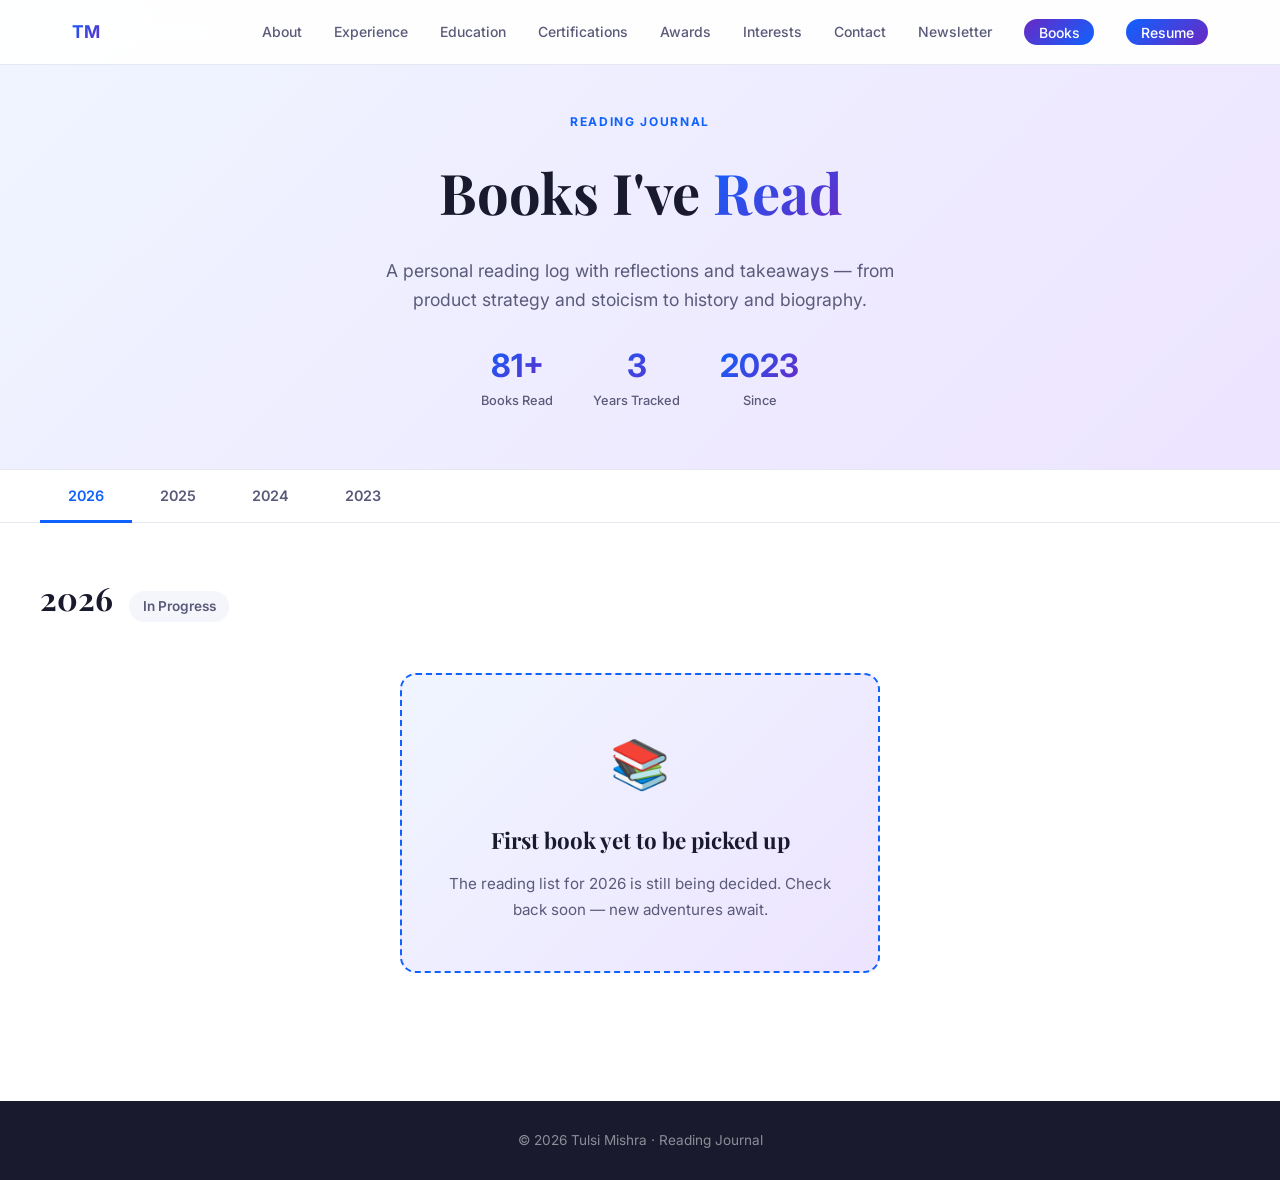
==== books.html @ d42f8f30 "Add Books reading journal page with 3 years of reviews - Created books.html with all 81+ book review" ====
<!DOCTYPE html>
<html lang="en">
<head>
  <meta charset="UTF-8" />
  <meta name="viewport" content="width=device-width, initial-scale=1.0" />
  <title>Reading Journal — Tulsi Mishra</title>
  <link rel="preconnect" href="https://fonts.googleapis.com" />
  <link rel="preconnect" href="https://fonts.gstatic.com" crossorigin />
  <link href="https://fonts.googleapis.com/css2?family=Inter:wght@300;400;500;600;700&family=Playfair+Display:wght@700&display=swap" rel="stylesheet" />
  <link rel="stylesheet" href="style.css" />
  <style>
    /* ===========================
       BOOKS PAGE SPECIFIC
       =========================== */

    .books-hero {
      padding: 7rem 2rem 3.5rem;
      background: linear-gradient(135deg, #f0f5ff 0%, #ede4ff 100%);
      text-align: center;
      border-bottom: 1px solid var(--border);
    }

    .books-hero .section-label { margin-bottom: 0.75rem; }

    .books-hero h1 {
      font-family: var(--font-display);
      font-size: clamp(2.2rem, 5vw, 3.5rem);
      color: var(--text);
      margin-bottom: 1rem;
    }

    .books-hero h1 .accent {
      background: linear-gradient(135deg, var(--primary), var(--accent));
      -webkit-background-clip: text;
      -webkit-text-fill-color: transparent;
      background-clip: text;
    }

    .books-hero-sub {
      font-size: 1.1rem;
      color: var(--text-muted);
      max-width: 520px;
      margin: 0 auto 2rem;
    }

    .books-stats-bar {
      display: flex;
      justify-content: center;
      gap: 2.5rem;
      flex-wrap: wrap;
    }

    .books-stat {
      text-align: center;
    }

    .books-stat-num {
      display: block;
      font-size: 2rem;
      font-weight: 700;
      background: linear-gradient(135deg, var(--primary), var(--accent));
      -webkit-background-clip: text;
      -webkit-text-fill-color: transparent;
      background-clip: text;
      line-height: 1.2;
    }

    .books-stat-label {
      font-size: 0.8rem;
      color: var(--text-muted);
      font-weight: 500;
    }

    /* ===========================
       YEAR TABS
       =========================== */
    .year-tabs-wrap {
      position: sticky;
      top: 64px;
      z-index: 900;
      background: rgba(255,255,255,0.95);
      backdrop-filter: blur(12px);
      border-bottom: 1px solid var(--border);
      padding: 0 2rem;
    }

    .year-tabs {
      max-width: 1200px;
      margin: 0 auto;
      display: flex;
      gap: 0;
    }

    .year-tab {
      background: none;
      border: none;
      padding: 1rem 1.75rem;
      font-size: 0.9rem;
      font-weight: 600;
      color: var(--text-muted);
      cursor: pointer;
      font-family: var(--font);
      border-bottom: 3px solid transparent;
      transition: all 0.2s;
      position: relative;
      bottom: -1px;
    }

    .year-tab:hover { color: var(--primary); }

    .year-tab.active {
      color: var(--primary);
      border-bottom-color: var(--primary);
    }

    /* ===========================
       YEAR SECTIONS
       =========================== */
    .year-section {
      display: none;
      padding: 3rem 2rem 5rem;
    }

    .year-section.active { display: block; }

    .year-section > .container {
      max-width: 1200px;
      margin: 0 auto;
    }

    .year-header {
      display: flex;
      align-items: baseline;
      gap: 1rem;
      margin-bottom: 3rem;
    }

    .year-title {
      font-family: var(--font-display);
      font-size: 2rem;
      color: var(--text);
    }

    .year-count {
      font-size: 0.85rem;
      font-weight: 600;
      color: var(--text-muted);
      background: var(--bg-alt);
      padding: 0.25rem 0.85rem;
      border-radius: 100px;
    }

    /* ===========================
       MONTH SECTIONS
       =========================== */
    .month-section { margin-bottom: 3.5rem; }

    .month-label {
      font-size: 0.78rem;
      font-weight: 700;
      letter-spacing: 0.12em;
      text-transform: uppercase;
      color: var(--accent);
      margin-bottom: 1.25rem;
      display: flex;
      align-items: center;
      gap: 0.75rem;
    }

    .month-label::after {
      content: '';
      flex: 1;
      height: 1px;
      background: var(--border);
    }

    /* ===========================
       BOOK CARDS GRID
       =========================== */
    .books-grid {
      display: grid;
      grid-template-columns: repeat(auto-fill, minmax(340px, 1fr));
      gap: 1.5rem;
    }

    .book-card {
      background: white;
      border: 1px solid var(--border);
      border-radius: var(--radius);
      padding: 1.75rem;
      box-shadow: var(--shadow);
      transition: var(--transition);
      display: flex;
      flex-direction: column;
    }

    .book-card:hover {
      transform: translateY(-4px);
      box-shadow: var(--shadow-lg);
    }

    .book-card-header {
      margin-bottom: 1rem;
    }

    .book-title {
      font-family: var(--font-display);
      font-size: 1.05rem;
      color: var(--text);
      margin-bottom: 0.3rem;
      line-height: 1.3;
    }

    .book-author {
      font-size: 0.82rem;
      color: var(--primary);
      font-weight: 600;
    }

    .book-tags {
      display: flex;
      flex-wrap: wrap;
      gap: 0.35rem;
      margin-bottom: 1rem;
    }

    .book-tag {
      font-size: 0.72rem;
      font-weight: 600;
      padding: 0.2rem 0.6rem;
      border-radius: 100px;
      background: linear-gradient(135deg, #e8f0ff, #ede4ff);
      color: var(--accent);
    }

    .book-review {
      font-size: 0.9rem;
      color: var(--text-muted);
      line-height: 1.7;
      flex: 1;
    }

    .book-review p { margin-bottom: 0.6rem; }
    .book-review p:last-child { margin-bottom: 0; }

    /* Collapsible takeaways */
    .takeaways-toggle {
      background: none;
      border: 1px solid var(--border);
      border-radius: var(--radius-sm);
      padding: 0.6rem 1rem;
      font-size: 0.82rem;
      font-weight: 600;
      color: var(--text-muted);
      cursor: pointer;
      font-family: var(--font);
      display: flex;
      align-items: center;
      justify-content: space-between;
      width: 100%;
      margin-top: 1rem;
      transition: var(--transition);
    }

    .takeaways-toggle:hover {
      border-color: var(--primary);
      color: var(--primary);
    }

    .takeaways-toggle .toggle-arrow {
      font-size: 1rem;
      transition: transform 0.25s;
    }

    .takeaways-toggle.open .toggle-arrow { transform: rotate(90deg); }

    .takeaways-content {
      display: none;
      margin-top: 0.75rem;
      padding: 1rem;
      background: var(--bg-alt);
      border-radius: var(--radius-sm);
      font-size: 0.85rem;
      color: var(--text-muted);
      line-height: 1.7;
    }

    .takeaways-content.open { display: block; }

    .takeaways-content ul {
      padding-left: 1.25rem;
    }

    .takeaways-content li {
      margin-bottom: 0.4rem;
    }

    .takeaways-content strong {
      color: var(--text);
    }

    /* ===========================
       PLACEHOLDER (2026)
       =========================== */
    .coming-soon-card {
      background: linear-gradient(135deg, #f0f5ff, #ede4ff);
      border: 2px dashed var(--primary);
      border-radius: var(--radius);
      padding: 3rem 2rem;
      text-align: center;
      max-width: 480px;
      margin: 3rem auto;
    }

    .coming-soon-icon {
      font-size: 3rem;
      margin-bottom: 1rem;
      display: block;
    }

    .coming-soon-card h3 {
      font-family: var(--font-display);
      font-size: 1.4rem;
      color: var(--text);
      margin-bottom: 0.75rem;
    }

    .coming-soon-card p {
      font-size: 0.95rem;
      color: var(--text-muted);
    }

    /* ===========================
       RESPONSIVE
       =========================== */
    @media (max-width: 768px) {
      .books-grid { grid-template-columns: 1fr; }
      .year-tab { padding: 0.85rem 1rem; font-size: 0.82rem; }
      .books-stats-bar { gap: 1.5rem; }
    }

    @media (max-width: 480px) {
      .year-tabs-wrap { padding: 0 1rem; }
      .year-section { padding: 2rem 1.25rem 4rem; }
    }
  </style>
</head>
<body>

  <!-- NAV -->
  <nav id="navbar">
    <div class="nav-inner">
      <a href="index.html" class="nav-logo">TM</a>
      <ul class="nav-links">
        <li><a href="index.html#about">About</a></li>
        <li><a href="index.html#experience">Experience</a></li>
        <li><a href="index.html#education">Education</a></li>
        <li><a href="index.html#certifications">Certifications</a></li>
        <li><a href="index.html#awards">Awards</a></li>
        <li><a href="index.html#interests">Interests</a></li>
        <li><a href="index.html#contact">Contact</a></li>
        <li><a href="newsletter.html" target="_blank">Newsletter</a></li>
        <li><a href="books.html" class="nav-resume-btn" style="background:linear-gradient(135deg,var(--accent),var(--primary));">Books</a></li>
        <li><a href="resume.html" target="_blank" class="nav-resume-btn">Resume</a></li>
      </ul>
      <button class="nav-toggle" aria-label="Toggle menu">&#9776;</button>
    </div>
  </nav>

  <!-- BOOKS HERO -->
  <header class="books-hero">
    <div class="section-label">Reading Journal</div>
    <h1>Books I've <span class="accent">Read</span></h1>
    <p class="books-hero-sub">A personal reading log with reflections and takeaways — from product strategy and stoicism to history and biography.</p>
    <div class="books-stats-bar">
      <div class="books-stat">
        <span class="books-stat-num">81+</span>
        <span class="books-stat-label">Books Read</span>
      </div>
      <div class="books-stat">
        <span class="books-stat-num">3</span>
        <span class="books-stat-label">Years Tracked</span>
      </div>
      <div class="books-stat">
        <span class="books-stat-num">2023</span>
        <span class="books-stat-label">Since</span>
      </div>
    </div>
  </header>

  <!-- YEAR TABS -->
  <div class="year-tabs-wrap">
    <div class="year-tabs">
      <button class="year-tab active" data-year="2026">2026</button>
      <button class="year-tab" data-year="2025">2025</button>
      <button class="year-tab" data-year="2024">2024</button>
      <button class="year-tab" data-year="2023">2023</button>
    </div>
  </div>

  <!-- ===================== 2026 ===================== -->
  <section id="year-2026" class="year-section active">
    <div class="container">
      <div class="year-header">
        <h2 class="year-title">2026</h2>
        <span class="year-count">In Progress</span>
      </div>
      <div class="coming-soon-card">
        <span class="coming-soon-icon">&#128218;</span>
        <h3>First book yet to be picked up</h3>
        <p>The reading list for 2026 is still being decided. Check back soon — new adventures await.</p>
      </div>
    </div>
  </section>

  <!-- ===================== 2025 ===================== -->
  <section id="year-2025" class="year-section">
    <div class="container">
      <div class="year-header">
        <h2 class="year-title">2025</h2>
        <span class="year-count">16 Books</span>
      </div>

      <!-- July -->
      <div class="month-section">
        <div class="month-label">July</div>
        <div class="books-grid">

          <div class="book-card">
            <div class="book-card-header">
              <div class="book-title">Parliamentary America</div>
              <div class="book-author">Maxwell Stearns</div>
            </div>
            <div class="book-tags">
              <span class="book-tag">Politics</span>
              <span class="book-tag">Governance</span>
            </div>
            <div class="book-review">
              <p>A dense and law-heavy read, but it presented a compelling comparison between the American and other democratic systems. The book's key argument stood out: the U.S. could function more effectively by embracing elements of parliamentary democracy.</p>
              <p>Stearns' proposals — like doubling Congressional seats, using a mixed electoral system, and letting representatives select the president — aim to reduce polarization and promote accountability. The reforms may sound radical, but they are rooted in practical lessons from functioning democracies around the world.</p>
            </div>
          </div>

          <div class="book-card">
            <div class="book-card-header">
              <div class="book-title">Hooked</div>
              <div class="book-author">Nir Eyal</div>
            </div>
            <div class="book-tags">
              <span class="book-tag">Product Management</span>
              <span class="book-tag">Psychology</span>
            </div>
            <div class="book-review">
              <p>A compelling read that explores the psychology behind habit-forming products. It goes beyond just explaining how to create addictive user experiences by thoughtfully addressing the ethical responsibility of product designers.</p>
              <p>Eyal's Hook Model — built around trigger, action, variable reward, and investment — offers a practical framework for understanding how user behaviors are shaped over time. What stands out is how the book speaks to both product creators and users, making it both strategic and self-reflective.</p>
            </div>
          </div>

        </div>
      </div>

      <!-- June -->
      <div class="month-section">
        <div class="month-label">June</div>
        <div class="books-grid">

          <div class="book-card">
            <div class="book-card-header">
              <div class="book-title">The Open Organization</div>
              <div class="book-author">Jim Whitehurst</div>
            </div>
            <div class="book-tags">
              <span class="book-tag">Leadership</span>
              <span class="book-tag">Management</span>
            </div>
            <div class="book-review">
              <p>A valuable read for aspiring managers, especially those curious about how leadership works in open-source environments. While such organizations may appear chaotic from the outside, the book reveals how collaboration, open dialogue, and flat hierarchies drive innovation and alignment.</p>
              <p>Whitehurst makes a strong case for integrating elements of open-source culture — like transparency and participatory decision-making — into traditional corporate settings to enhance agility and engagement. The practical tips he offers at the end of each chapter are insightful and worth revisiting.</p>
            </div>
            <button class="takeaways-toggle" onclick="toggleTakeaways(this)">
              Key Takeaways <span class="toggle-arrow">&#8250;</span>
            </button>
            <div class="takeaways-content">
              <ul>
                <li><strong>Lead with Purpose:</strong> Clearly articulate your organization's purpose and values. Ensure decisions align with that purpose to foster trust and commitment.</li>
                <li><strong>Build a Culture of Engagement:</strong> Involve employees in decision-making. Encourage open dialogue to tap into collective intelligence.</li>
                <li><strong>Embrace Transparency:</strong> Share information freely to empower informed contributions. Open access fosters accountability and accelerates innovation.</li>
                <li><strong>Create a Participatory Environment:</strong> Flatten hierarchy where possible — ideas should win on merit, not rank.</li>
                <li><strong>Nurture Trust and Mutual Respect:</strong> Trust is earned through consistency, openness, and authenticity.</li>
                <li><strong>Encourage Passionate Debate:</strong> Spirited discussions are productive when focused on shared goals.</li>
                <li><strong>Focus on Influence over Control:</strong> Shift from command-and-control to influencing and inspiring. Give people autonomy within clear strategic boundaries.</li>
                <li><strong>Continuously Learn and Adapt:</strong> Be open to feedback and treat change as an ongoing process.</li>
              </ul>
            </div>
          </div>

          <div class="book-card">
            <div class="book-card-header">
              <div class="book-title">Abundance</div>
              <div class="book-author">Ezra Klein &amp; Derek Thompson</div>
            </div>
            <div class="book-tags">
              <span class="book-tag">Politics</span>
              <span class="book-tag">Economics</span>
              <span class="book-tag">Governance</span>
            </div>
            <div class="book-review">
              <p>A highly enlightening read that explores how systemic inefficiencies and bureaucratic obstacles have hindered effective governance in the U.S. The book is packed with powerful examples showing how outdated laws can handicap even well-intentioned reforms, and how waste has permeated government processes.</p>
              <p>At its core, it offers thought-provoking insights on streamlining governance, reigniting innovation, and restoring America's strengths — namely fast action, practical reform, and collaborative problem-solving. The authors argue that by implementing the right frameworks, the country can once again unlock its full potential.</p>
            </div>
          </div>

        </div>
      </div>

      <!-- May -->
      <div class="month-section">
        <div class="month-label">May</div>
        <div class="books-grid">

          <div class="book-card">
            <div class="book-card-header">
              <div class="book-title">High Output Management</div>
              <div class="book-author">Andrew Grove</div>
            </div>
            <div class="book-tags">
              <span class="book-tag">Leadership</span>
              <span class="book-tag">Management</span>
            </div>
            <div class="book-review">
              <p>A must-read for anyone looking to become an effective people or production manager. Rich with real-world examples, the book provides a clear framework for managing teams, increasing productivity, and building scalable systems.</p>
              <p>Grove emphasizes that a manager's output is best measured by the performance of their team and the teams they influence. The book breaks down complex management principles into actionable strategies and its emphasis on output — not just activity — as the true measure of management success is refreshing.</p>
            </div>
          </div>

          <div class="book-card">
            <div class="book-card-header">
              <div class="book-title">The Let Them Theory</div>
              <div class="book-author">Mel Robbins</div>
            </div>
            <div class="book-tags">
              <span class="book-tag">Self-Help</span>
              <span class="book-tag">Relationships</span>
            </div>
            <div class="book-review">
              <p>An impactful book centered on the empowering idea of focusing on what you can control — your actions and reactions — rather than trying to change how others behave or think about you. Mel Robbins shares relatable and practical examples of how to apply the "Let Them" mindset in various life contexts, including with parents, partners, friends, children, and in the workplace.</p>
              <p>While the content is a bit repetitive, the book is ultimately an easy and accessible read that offers valuable reminders for setting boundaries and reducing emotional friction in daily life.</p>
            </div>
          </div>

          <div class="book-card">
            <div class="book-card-header">
              <div class="book-title">Revenge of the Tipping Point</div>
              <div class="book-author">Malcolm Gladwell</div>
            </div>
            <div class="book-tags">
              <span class="book-tag">Business</span>
              <span class="book-tag">Psychology</span>
              <span class="book-tag">Social Science</span>
            </div>
            <div class="book-review">
              <p>An intriguing follow-up that builds on the ideas introduced in The Tipping Point. While the original focused on mavens, connectors, and salespeople as key influencers, this book introduces overstories, superspreaders, and group dynamics as the driving forces behind how small events spiral into massive societal shifts.</p>
              <p>It underscores how even the most trivial or overlooked situations can act as catalysts for pandemic-scale chain reactions, showing how fragile and interconnected modern systems truly are.</p>
            </div>
          </div>

        </div>
      </div>

      <!-- April -->
      <div class="month-section">
        <div class="month-label">April</div>
        <div class="books-grid">

          <div class="book-card">
            <div class="book-card-header">
              <div class="book-title">The Tipping Point</div>
              <div class="book-author">Malcolm Gladwell</div>
            </div>
            <div class="book-tags">
              <span class="book-tag">Business</span>
              <span class="book-tag">Psychology</span>
              <span class="book-tag">Social Science</span>
            </div>
            <div class="book-review">
              <p>A thought-provoking read that explores why some ideas, products, or trends suddenly take off and become viral phenomena. Gladwell's emphasis on how major shifts often happen due to unexpected, subtle influences — not always the most obvious factors — is what stands out most.</p>
              <p>A key insight is the role of three personas: Mavens (knowledgeable information-sharers), Connectors (people who bridge different circles), and Salespeople (persuasive communicators). Each plays a critical role in helping ideas reach that crucial "tipping point."</p>
            </div>
          </div>

          <div class="book-card">
            <div class="book-card-header">
              <div class="book-title">Age of Revolutions</div>
              <div class="book-author">Fareed Zakaria</div>
            </div>
            <div class="book-tags">
              <span class="book-tag">History</span>
              <span class="book-tag">Politics</span>
            </div>
            <div class="book-review">
              <p>A fascinating, if slightly long, exploration of the key political and social upheavals that have shaped the modern Western world. Zakaria provides historical context for how revolutions — whether in governance, economy, or ideology — paved the way for today's democracies, while also showing how easily nations can swing back toward authoritarianism.</p>
              <p>One of the most thought-provoking aspects was how Zakaria draws parallels between historical revolutions and current global trends, highlighting the recurring patterns that challenge and redefine modern governance.</p>
            </div>
          </div>

        </div>
      </div>

      <!-- March -->
      <div class="month-section">
        <div class="month-label">March</div>
        <div class="books-grid">

          <div class="book-card">
            <div class="book-card-header">
              <div class="book-title">Trillion Dollar Coach</div>
              <div class="book-author">Eric Schmidt, Jonathan Rosenberg &amp; Alan Eagle</div>
            </div>
            <div class="book-tags">
              <span class="book-tag">Leadership</span>
              <span class="book-tag">Biography</span>
              <span class="book-tag">Silicon Valley</span>
            </div>
            <div class="book-review">
              <p>An inspiring read filled with real-life examples that make the reader pause and reflect. What stood out most was Bill Campbell's incredible humility, despite being one of the most influential coaches behind some of Silicon Valley's biggest successes. The book paints a powerful picture of how he applied lessons from his football coaching days to build high-trust, high-performance teams in the tech world.</p>
              <p>It emphasizes not just trust and candor, but a deeper, more human leadership style grounded in genuine care for people.</p>
            </div>
            <button class="takeaways-toggle" onclick="toggleTakeaways(this)">
              Key Leadership Lessons <span class="toggle-arrow">&#8250;</span>
            </button>
            <div class="takeaways-content">
              <ul>
                <li><strong>Coach the Whole Person:</strong> Lead with empathy; care about your team personally and professionally.</li>
                <li><strong>Team First:</strong> Prioritize team cohesion and shared success over individual brilliance.</li>
                <li><strong>Listen Intently and Communicate Openly:</strong> Great leaders listen more than they talk and resolve tensions with direct, honest conversation.</li>
                <li><strong>Push for Decisions, Then Align:</strong> Seek consensus, but once a decision is made, commit and execute with full alignment.</li>
                <li><strong>Lead with Love and Loyalty:</strong> The best teams are built on mutual respect, trust, and emotional connection.</li>
              </ul>
            </div>
          </div>

        </div>
      </div>

      <!-- February -->
      <div class="month-section">
        <div class="month-label">February</div>
        <div class="books-grid">

          <div class="book-card">
            <div class="book-card-header">
              <div class="book-title">Nexus</div>
              <div class="book-author">Yuval Noah Harari</div>
            </div>
            <div class="book-tags">
              <span class="book-tag">AI &amp; Tech</span>
              <span class="book-tag">History</span>
            </div>
            <div class="book-review">
              <p>A great but lengthy read, offering an interesting perspective on AI — though not one I fully agree with. The book leans toward doomsaying, touching only briefly on AI's benefits. Despite the overall cautionary tone, it provides a lot to think about, particularly regarding AI regulation and how to prevent it from causing chaos.</p>
              <p>What stood out most were the historical anecdotes and research on how networks evolved over time, shaping human civilization. The book makes a compelling case for how improvements in information collection and dissemination have profoundly influenced politics and society, for better or worse.</p>
            </div>
          </div>

          <div class="book-card">
            <div class="book-card-header">
              <div class="book-title">Good Strategy Bad Strategy</div>
              <div class="book-author">Richard Rumelt</div>
            </div>
            <div class="book-tags">
              <span class="book-tag">Business</span>
              <span class="book-tag">Strategy</span>
            </div>
            <div class="book-review">
              <p>Tediously long and somewhat repetitive, but its core message stands out: good strategy is much more than just an idea, and bad strategy is mere fluff. The kernel of good strategy — diagnosis, guiding policy, and coherent actions — emphasizes structure, intention, and focus, which are essential for successful execution.</p>
              <p>The book also explores why bad strategies are so prevalent, illustrating with examples how many companies fail due to vague goals and a lack of clear direction.</p>
            </div>
          </div>

          <div class="book-card">
            <div class="book-card-header">
              <div class="book-title">The Worlds I See</div>
              <div class="book-author">Dr. Fei-Fei Li</div>
            </div>
            <div class="book-tags">
              <span class="book-tag">AI &amp; Tech</span>
              <span class="book-tag">Biography</span>
            </div>
            <div class="book-review">
              <p>A deeply insightful and inspiring book that chronicles Fei-Fei Li's personal journey while providing a compelling perspective on the evolution of AI. Her contributions, particularly through ImageNet and AlexNet, played a pivotal role in advancing deep learning.</p>
              <p>One of the key takeaways is the concept of the "north star shifting" — how AI's goals have evolved from purely technical advancements to more human-centered, ethical applications. Li also highlights AI's potential in healthcare, education, and accessibility, reinforcing how technology can be leveraged to create meaningful change. A thought-provoking read that balances optimism with realism.</p>
            </div>
          </div>

        </div>
      </div>

      <!-- January -->
      <div class="month-section">
        <div class="month-label">January</div>
        <div class="books-grid">

          <div class="book-card">
            <div class="book-card-header">
              <div class="book-title">Transformed</div>
              <div class="book-author">Marty Cagan</div>
            </div>
            <div class="book-tags">
              <span class="book-tag">Product Management</span>
            </div>
            <div class="book-review">
              <p>An insightful read, though slightly redundant compared to Inspired and Empowered. The book clearly differentiates between feature teams and product teams, reinforces the mercenaries vs. missionaries concept, and outlines the process and effort required to transition into a true product team.</p>
              <p>It provides a structured approach to role delineation, accountability, and driving a change mindset within organizations. I see significant potential for applying these principles in my workplace, especially in fostering ownership and trust to enable a more empowered product culture.</p>
            </div>
          </div>

          <div class="book-card">
            <div class="book-card-header">
              <div class="book-title">Chip War</div>
              <div class="book-author">Chris Miller</div>
            </div>
            <div class="book-tags">
              <span class="book-tag">History</span>
              <span class="book-tag">Technology</span>
              <span class="book-tag">Business</span>
            </div>
            <div class="book-review">
              <p>A compelling read that provides a deep understanding of the conception and evolution of semiconductor technology. From the early days of Fairchild Semiconductor and Texas Instruments to the rise of TSMC, the book offers rich insights into the industry's key players — including Gordon Moore, Bob Noyce, Andy Grove, Morris Chang, and Jensen Huang.</p>
              <p>A must-read for anyone in the computing business, delivering a gripping and comprehensive overview of the semiconductor industry and the critical role chips play as the brains of modern computing. It also examines the strategic role of chips in modern economies and national security.</p>
            </div>
          </div>

          <div class="book-card">
            <div class="book-card-header">
              <div class="book-title">Empowered</div>
              <div class="book-author">Marty Cagan</div>
            </div>
            <div class="book-tags">
              <span class="book-tag">Product Management</span>
              <span class="book-tag">Leadership</span>
            </div>
            <div class="book-review">
              <p>Particularly insightful in emphasizing the importance of ownership, accountability, and trust within teams. The contrast between building empowered product teams and the feature teams many companies mistakenly label as product teams was especially striking.</p>
              <p>The art of product discovery, with its connection to product vision and strategy — and how these elements drive engineering to solve customer problems with creative solutions — was enlightening and inspiring. A key read for any product leader serious about building missionaries, not mercenaries.</p>
            </div>
          </div>

        </div>
      </div>

    </div>
  </section>

  <!-- ===================== 2024 ===================== -->
  <section id="year-2024" class="year-section">
    <div class="container">
      <div class="year-header">
        <h2 class="year-title">2024</h2>
        <span class="year-count">36 Books</span>
      </div>

      <!-- December -->
      <div class="month-section">
        <div class="month-label">December</div>
        <div class="books-grid">

          <div class="book-card">
            <div class="book-card-header">
              <div class="book-title">Power of Secret Negotiating</div>
              <div class="book-author">Roger Dawson</div>
            </div>
            <div class="book-tags">
              <span class="book-tag">Business</span>
              <span class="book-tag">Communication</span>
            </div>
            <div class="book-review">
              <p>A good book for learning the tactics for effective negotiation. Though most of the tactics are most useful in face-to-face deal negotiations, some of the gambits discussed can be applied in a corporate setting as well. The author does a good job of exploring the psychology behind a successful negotiation.</p>
              <p>Some concepts, like the power of title and position, feel a bit outdated and less relevant in today's business world. Overall a good, informative read — though a bit long.</p>
            </div>
          </div>

          <div class="book-card">
            <div class="book-card-header">
              <div class="book-title">The Message</div>
              <div class="book-author">Ta-Nehisi Coates</div>
            </div>
            <div class="book-tags">
              <span class="book-tag">Journalism</span>
              <span class="book-tag">Politics</span>
            </div>
            <div class="book-review">
              <p>Not as compelling as the hype suggested. The book was insightful in covering what is happening in Palestine, the white supremacy narrative in South Carolina, and the state of Senegal — but the author didn't quite succeed in tying these stories together. Written as a letter from the author to his students about the art of writing, the plot felt lost after the second chapter.</p>
              <p>Overall a short, insightful read that could have been better executed.</p>
            </div>
          </div>

          <div class="book-card">
            <div class="book-card-header">
              <div class="book-title">The Four</div>
              <div class="book-author">Scott Galloway</div>
            </div>
            <div class="book-tags">
              <span class="book-tag">Business</span>
              <span class="book-tag">Technology</span>
            </div>
            <div class="book-review">
              <p>An engaging analysis of how Google, Amazon, Meta, and Apple — dubbed the "Four Horsemen" — have captured the public's attention and loyalty through innovative strategies. While the data is somewhat outdated (written in 2018), the book's core message about their enduring dominance and diversification strategies remains highly relevant.</p>
              <p>Galloway delivers thought-provoking insights and a unique perspective on why these companies are positioned to win for years to come.</p>
            </div>
          </div>

        </div>
      </div>

      <!-- November -->
      <div class="month-section">
        <div class="month-label">November</div>
        <div class="books-grid">

          <div class="book-card">
            <div class="book-card-header">
              <div class="book-title">Lean In</div>
              <div class="book-author">Sheryl Sandberg</div>
            </div>
            <div class="book-tags">
              <span class="book-tag">Leadership</span>
              <span class="book-tag">Gender &amp; Equality</span>
            </div>
            <div class="book-review">
              <p>A concise yet compelling book by one of the tech world's most influential female leaders. Through her personal journey and research, Sandberg highlights the unique challenges women face in the workplace and offers practical solutions to address them.</p>
              <p>While some may view it as a feminist manifesto, the book transcends labels, focusing on genuine issues of gender inequality. It provides actionable insights for both women and men, showing how men can support greater female participation at work and empower the women in their lives to confidently pursue their ambitions.</p>
            </div>
          </div>

          <div class="book-card">
            <div class="book-card-header">
              <div class="book-title">Radical Candor</div>
              <div class="book-author">Kim Scott</div>
            </div>
            <div class="book-tags">
              <span class="book-tag">Leadership</span>
              <span class="book-tag">Management</span>
            </div>
            <div class="book-review">
              <p>A guide for managers on how to provide feedback that is both candid and compassionate, balancing directness with care. While the book primarily targets leaders, it offers valuable lessons on effective people skills that are applicable to anyone aspiring to lead.</p>
              <p>I found its techniques for conducting different types of meetings — ranging from one-on-ones to full staff gatherings — particularly useful. This book is a resource I plan to revisit if I have the opportunity to lead a team.</p>
            </div>
          </div>

          <div class="book-card">
            <div class="book-card-header">
              <div class="book-title">Toyota Kata</div>
              <div class="book-author">Mike Rother</div>
            </div>
            <div class="book-tags">
              <span class="book-tag">Management</span>
              <span class="book-tag">Operations</span>
            </div>
            <div class="book-review">
              <p>Offers valuable insights into process improvement through a mindset of continuous refinement. While focused on manufacturing, Rother's approach — moving from a current state to a target condition in manageable, iterative steps — is applicable across industries, including tech.</p>
              <p>The book emphasizes two main "kata" or routines: the Improvement Kata (reaching a target condition by systematically working through obstacles in small, iterative steps) and the Coaching Kata (developing teams' skills through structured coaching). It is not a manual but a framework for cultivating habits of curiosity, experimentation, and incremental progress.</p>
            </div>
          </div>

        </div>
      </div>

      <!-- October -->
      <div class="month-section">
        <div class="month-label">October</div>
        <div class="books-grid">

          <div class="book-card">
            <div class="book-card-header">
              <div class="book-title">Thinking, Fast and Slow</div>
              <div class="book-author">Daniel Kahneman</div>
            </div>
            <div class="book-tags">
              <span class="book-tag">Psychology</span>
              <span class="book-tag">Science</span>
            </div>
            <div class="book-review">
              <p>An exploration of how our minds work through two primary systems: System 1 (fast, automatic, intuitive) and System 2 (slow, deliberate, logical). The book provides insight into the ways these systems shape our judgments and decisions. Despite some ideas seeming straightforward, the book highlights surprising influences on our choices, including trivial details we might typically overlook.</p>
              <p>The examples around probability, gambling, and rational versus intuitive thought are fascinating. Overall, a thorough read that makes us more mindful of our biases and encourages a more vigilant, balanced approach to decision-making.</p>
            </div>
          </div>

          <div class="book-card">
            <div class="book-card-header">
              <div class="book-title">Roadside MBA</div>
              <div class="book-author">Michael Mazzeo, Paul Oyer &amp; Scott Schaefer</div>
            </div>
            <div class="book-tags">
              <span class="book-tag">Business</span>
              <span class="book-tag">Economics</span>
            </div>
            <div class="book-review">
              <p>Follows three business school professors as they visit small businesses across America, offering insights on how MBA-level principles apply to real-world challenges in diverse industries. From identifying niche markets to understanding delegation, this book effectively distills core MBA principles — like economies of scale, marketing research, and targeted advertising — into easy-to-understand, practical tips.</p>
              <p>It offers a balanced view of strategies for scaling and optimizing operations, making it relevant for both entrepreneurs and corporate professionals.</p>
            </div>
          </div>

          <div class="book-card">
            <div class="book-card-header">
              <div class="book-title">The Warmth of Other Suns</div>
              <div class="book-author">Isabel Wilkerson</div>
            </div>
            <div class="book-tags">
              <span class="book-tag">History</span>
              <span class="book-tag">Social History</span>
            </div>
            <div class="book-review">
              <p>A monumental yet captivating book that chronicles the Great Migration of African Americans from the South to the North of the United States. Through the lives of three individuals — Ida Mae, a sharecropper; George Starling, a fruit picker; and Robert Pershing Foster, a doctor — the author vividly illustrates the harsh realities of Jim Crow and the deep injustices these individuals faced.</p>
              <p>The narrative flows with such depth and detail that it almost feels like fiction. For me, this was a deeply eye-opening read, instilling a renewed sense of humility and respect. Much like Caste, this book left a lasting impression.</p>
            </div>
          </div>

        </div>
      </div>

      <!-- September -->
      <div class="month-section">
        <div class="month-label">September</div>
        <div class="books-grid">

          <div class="book-card">
            <div class="book-card-header">
              <div class="book-title">The McKinsey Way</div>
              <div class="book-author">Ethan M. Rasiel</div>
            </div>
            <div class="book-tags">
              <span class="book-tag">Business</span>
              <span class="book-tag">Consulting</span>
            </div>
            <div class="book-review">
              <p>Not a particularly good book in my opinion. There was no real actionable advice — mostly a collection of self-congratulatory anecdotes. If you go by the book, what McKinsey really values seems to be appearance and pedigree, with little mention of skills. There are far better books on presentation skills and problem-solving.</p>
              <p>The only worthwhile takeaway was to focus on meritocracy and hard work. Other than that, the content has been articulated far better in other communication books — especially Carmine Gallo's works.</p>
            </div>
          </div>

          <div class="book-card">
            <div class="book-card-header">
              <div class="book-title">On Hinduism</div>
              <div class="book-author">Wendy Doniger</div>
            </div>
            <div class="book-tags">
              <span class="book-tag">Religion</span>
              <span class="book-tag">History</span>
            </div>
            <div class="book-review">
              <p>A long but interesting book — an in-depth analysis of Hinduism in which the author, through a series of scholarly analyses, provides insights on the evolution of the religion over millennia. The book addresses both contemporary and ancient issues through interpretation of ancient texts as well as modern-day interpretations of Hindu identity and challenges.</p>
              <p>All in all, a good academic read. Due to the academic nature of the chapters, it took me three months to complete — but well worth the effort for those interested in the subject.</p>
            </div>
          </div>

        </div>
      </div>

      <!-- August -->
      <div class="month-section">
        <div class="month-label">August</div>
        <div class="books-grid">

          <div class="book-card">
            <div class="book-card-header">
              <div class="book-title">Brave New Words</div>
              <div class="book-author">Salman Khan</div>
            </div>
            <div class="book-tags">
              <span class="book-tag">AI &amp; Tech</span>
              <span class="book-tag">Education</span>
            </div>
            <div class="book-review">
              <p>The founder of Khan Academy does a great job of providing an optimistic viewpoint on how AI will change education and jobs. The book discusses how, with the proper guardrails, AI can be leveraged for better one-on-one education for students across the world. It also explores how AI can be used as a friend to both students and teachers in ways that enhance creativity.</p>
              <p>A great read overall — with the exception of the occasional marketing pitch for Khan Academy and Khanmigo. It strongly advocates for a Socratic way of dialogue with AI to get the most out of it.</p>
            </div>
          </div>

          <div class="book-card">
            <div class="book-card-header">
              <div class="book-title">The Trusted Advisor</div>
              <div class="book-author">David H. Maister, Charles Green &amp; Robert Galford</div>
            </div>
            <div class="book-tags">
              <span class="book-tag">Business</span>
              <span class="book-tag">Leadership</span>
            </div>
            <div class="book-review">
              <p>A guide for professionals on how to build trust with clients and establish themselves as trusted advisors rather than mere service providers. Through real-world examples and a structured framework, the authors provide a roadmap for transitioning from transactional relationships to ones based on deep trust and mutual respect.</p>
            </div>
            <button class="takeaways-toggle" onclick="toggleTakeaways(this)">
              Key Takeaways <span class="toggle-arrow">&#8250;</span>
            </button>
            <div class="takeaways-content">
              <ul>
                <li><strong>Trust Equation:</strong> Trust = Credibility + Reliability + Intimacy, minus self-orientation. Maximize the first three and minimize the fourth.</li>
                <li><strong>Active Listening and Empathy:</strong> Genuinely caring about the client's issues is crucial for building trust.</li>
                <li><strong>Focus on the Relationship, Not Just the Transaction:</strong> Aim for long-term partnerships rather than individual deals.</li>
                <li><strong>Trust Takes Time to Build:</strong> Requires consistent effort, transparent communication, and delivering on promises.</li>
                <li><strong>Client's Best Interests First:</strong> Always act in the client's best interests, even if it doesn't directly benefit you.</li>
              </ul>
            </div>
          </div>

        </div>
      </div>

      <!-- July -->
      <div class="month-section">
        <div class="month-label">July</div>
        <div class="books-grid">

          <div class="book-card">
            <div class="book-card-header">
              <div class="book-title">Magic Words</div>
              <div class="book-author">Jonah Berger</div>
            </div>
            <div class="book-tags">
              <span class="book-tag">Communication</span>
              <span class="book-tag">Psychology</span>
            </div>
            <div class="book-review">
              <p>A great read with powerful insights on how using the correct words and language can make anyone more credible in any form of communication — professional or personal. The author lays out a seven-step framework for using language to one's advantage.</p>
            </div>
            <button class="takeaways-toggle" onclick="toggleTakeaways(this)">
              The 7-Step Framework <span class="toggle-arrow">&#8250;</span>
            </button>
            <div class="takeaways-content">
              <ul>
                <li><strong>Activate Identity &amp; Agency:</strong> Use definitive words like "don't" instead of "can't." Nouns are more powerful than verbs — "Will you be a helper?" is more impactful than "Will you help me?"</li>
                <li><strong>Convey Confidence:</strong> Use present tense more often. Avoid filler words and nervous speech.</li>
                <li><strong>Ask the Right Questions:</strong> Asking for advice makes you look smarter. Avoid assumptions and follow up.</li>
                <li><strong>Leverage Concreteness:</strong> Be concrete or abstract depending on context. Concreteness helps people feel heard; abstraction works when keeping things high-level.</li>
                <li><strong>Employ Emotion:</strong> Use crests and troughs in your story to take your audience on an emotional journey.</li>
                <li><strong>Harness Similarity and Difference:</strong> Use strategically depending on the context.</li>
                <li><strong>Use the Right Words Consciously:</strong> Choosing words deliberately can help us let go of biases.</li>
              </ul>
            </div>
          </div>

          <div class="book-card">
            <div class="book-card-header">
              <div class="book-title">Tools and Weapons</div>
              <div class="book-author">Brad Smith</div>
            </div>
            <div class="book-tags">
              <span class="book-tag">Technology</span>
              <span class="book-tag">Policy</span>
            </div>
            <div class="book-review">
              <p>Brad Smith, Microsoft's longtime chief legal counsel, covers tech, government policies, and what needs to change for humanity to adapt to fast-paced digital innovations. With numerous examples across 15 chronological chapters, he shows how these three are deeply intertwined.</p>
              <p>The book touches upon cybersecurity, tech regulation, data regulation, and the AI revolution — and advocates for democratic, humanity-driven control over technological advancements. A riveting read for anyone in the tech industry. The bottom line: technology will advance at a fast rate, and we have to make sure humanity keeps up.</p>
            </div>
          </div>

        </div>
      </div>

      <!-- June -->
      <div class="month-section">
        <div class="month-label">June</div>
        <div class="books-grid">

          <div class="book-card">
            <div class="book-card-header">
              <div class="book-title">The Innovation Secrets of Steve Jobs</div>
              <div class="book-author">Carmine Gallo</div>
            </div>
            <div class="book-tags">
              <span class="book-tag">Business</span>
              <span class="book-tag">Innovation</span>
              <span class="book-tag">Leadership</span>
            </div>
            <div class="book-review">
              <p>As effective as the first book in the series. It enumerates the strategies and tools that entrepreneurs and professionals can use to speak to creativity and real innovation in any workplace. The seven principles that Steve Jobs followed are compelling and actionable.</p>
            </div>
            <button class="takeaways-toggle" onclick="toggleTakeaways(this)">
              The 7 Principles <span class="toggle-arrow">&#8250;</span>
            </button>
            <div class="takeaways-content">
              <ul>
                <li>Do what you love — Think differently about your career</li>
                <li>Put a dent in the universe — Think differently about your vision</li>
                <li>Kick-start your brain — Think differently about how you think</li>
                <li>Sell dreams, not products — Think differently about your customers</li>
                <li>Say no to 1,000 things — Think differently about design. Apple is more proud of the things it hasn't done than what it has.</li>
                <li>Create insanely great experiences — Think differently about your brand</li>
                <li>Master the message — Think differently about your story. There is no value in great ideas if you can't communicate them in an interesting way.</li>
              </ul>
            </div>
          </div>

        </div>
      </div>

      <!-- May -->
      <div class="month-section">
        <div class="month-label">May</div>
        <div class="books-grid">

          <div class="book-card">
            <div class="book-card-header">
              <div class="book-title">Dare to Lead</div>
              <div class="book-author">Brené Brown</div>
            </div>
            <div class="book-tags">
              <span class="book-tag">Leadership</span>
              <span class="book-tag">Self-Help</span>
            </div>
            <div class="book-review">
              <p>Beautifully written, albeit a bit long. This book teaches the reader how to be a better leader by being appropriately vulnerable. It makes the compelling case that it takes courage to be vulnerable and to have tough conversations. Empathy, connection, and trust are paramount to becoming a better leader.</p>
              <p>The book is full of relevant, common day-to-day examples that make the case for how daring leadership should look in an age defined by fear, scarcity, and uncertainty.</p>
            </div>
          </div>

          <div class="book-card">
            <div class="book-card-header">
              <div class="book-title">Stillness Is the Key</div>
              <div class="book-author">Ryan Holiday</div>
            </div>
            <div class="book-tags">
              <span class="book-tag">Stoicism</span>
              <span class="book-tag">Philosophy</span>
            </div>
            <div class="book-review">
              <p>The third book in Ryan Holiday's Stoicism trilogy brings the concepts full circle. This book talks about how stillness in mind, spirit, and body is important for contentment and purpose. Again full of quotes and inspiring examples, it tells the reader how to practice stillness while going deep into its importance.</p>
            </div>
          </div>

          <div class="book-card">
            <div class="book-card-header">
              <div class="book-title">Ego Is the Enemy</div>
              <div class="book-author">Ryan Holiday</div>
            </div>
            <div class="book-tags">
              <span class="book-tag">Stoicism</span>
              <span class="book-tag">Philosophy</span>
            </div>
            <div class="book-review">
              <p>The second book in the trilogy. With a wealth of examples and quotes, the author takes the reader on a self-reflective journey of how ego becomes a hindrance — and how it can creep up in any of the three phases of life (aspiration, success, and failure), almost certainly leading to harm.</p>
              <p>No matter what you do, one must be in a constant state of learning, with total control and restraint, working without taking pride in results or actions themselves.</p>
            </div>
          </div>

          <div class="book-card">
            <div class="book-card-header">
              <div class="book-title">The Obstacle Is the Way</div>
              <div class="book-author">Ryan Holiday</div>
            </div>
            <div class="book-tags">
              <span class="book-tag">Stoicism</span>
              <span class="book-tag">Philosophy</span>
            </div>
            <div class="book-review">
              <p>My first book on Stoicism, read after being inspired by quotes from Marcus Aurelius. Ryan Holiday, the modern master of Stoicism, shows through extensive research how one can convert obstacles into opportunities. The book focuses on perception of the roadblock, willingness to act on it (right action, not blind action), and the willpower to persevere through difficulty.</p>
              <p>A great read — and it left me eager to continue with the rest of the series.</p>
            </div>
          </div>

          <div class="book-card">
            <div class="book-card-header">
              <div class="book-title">Improv Wisdom</div>
              <div class="book-author">Patricia Ryan Madson</div>
            </div>
            <div class="book-tags">
              <span class="book-tag">Communication</span>
              <span class="book-tag">Self-Help</span>
            </div>
            <div class="book-review">
              <p>Patricia Ryan Madson, an improv professor at Stanford University, has lucidly imparted improv wisdom through 13 maxims that compel the reader to live in the present and focus on what's important. A short but genuinely impactful read.</p>
            </div>
            <button class="takeaways-toggle" onclick="toggleTakeaways(this)">
              The 13 Maxims <span class="toggle-arrow">&#8250;</span>
            </button>
            <div class="takeaways-content">
              <ul>
                <li><strong>Say Yes:</strong> There are more instances where you can say yes — don't default to no.</li>
                <li><strong>Don't Over-Prepare:</strong> Be prepared, but not overly so. Use the present moment effectively. Fear is misplaced attention.</li>
                <li><strong>Just Show Up — On Time:</strong> Punctuality for yourself and others.</li>
                <li><strong>Start Anywhere:</strong> All starting points are valid. Trust your mind to develop ideas as you speak.</li>
                <li><strong>Be Average:</strong> Sometimes the right answer is the obvious one. Think inside the box.</li>
                <li><strong>Pay Attention:</strong> Observe, find answers, and listen. Shift attention from yourself to others.</li>
                <li><strong>Face the Facts:</strong> Accept what cannot be changed. Embrace the wobble.</li>
                <li><strong>Stay on Course:</strong> Have a purpose. Improvise everything to achieve it.</li>
                <li><strong>Wake Up to the Gifts:</strong> Practice gratitude. Make "thank you" your mantra.</li>
                <li><strong>Make Mistakes, Please:</strong> Admitting a mistake shows character. Cultivate a flexible mind.</li>
                <li><strong>Act Now:</strong> Do not procrastinate. If you can't get out of it, get into it.</li>
                <li><strong>Take Care of Each Other:</strong> Share control and listen.</li>
                <li><strong>Enjoy the Ride:</strong> Have fun along the way. Lighten up.</li>
              </ul>
            </div>
          </div>

        </div>
      </div>

      <!-- April -->
      <div class="month-section">
        <div class="month-label">April</div>
        <div class="books-grid">

          <div class="book-card">
            <div class="book-card-header">
              <div class="book-title">1776</div>
              <div class="book-author">David McCullough</div>
            </div>
            <div class="book-tags">
              <span class="book-tag">History</span>
              <span class="book-tag">Biography</span>
            </div>
            <div class="book-review">
              <p>A masterful narrative of the trials and tribulations of the American independence movement in the year 1776. Though the Declaration was written in July, the months that followed — as described in this powerful drama with extraordinary narrative vitality — proved to be perilous. It was through Washington's relentless perseverance and sheer willpower that American independence became a realized dream.</p>
              <p>The book also pays tribute to Nathaniel Greene and Henry Knox, who were instrumental in the war. A gripping read with great narrative that keeps the reader hooked throughout.</p>
            </div>
          </div>

          <div class="book-card">
            <div class="book-card-header">
              <div class="book-title">The Goal</div>
              <div class="book-author">Eli Goldratt</div>
            </div>
            <div class="book-tags">
              <span class="book-tag">Management</span>
              <span class="book-tag">Operations</span>
            </div>
            <div class="book-review">
              <p>A must-read for managers, DevOps practitioners, and supply chain professionals. It focuses on exploiting bottlenecks and controlling flow in order to manage inventory and throughput. Having read The Phoenix Project first, it's clear that book was deeply inspired by The Goal. The concepts for improving throughput translate very well into a software DevOps environment.</p>
            </div>
            <button class="takeaways-toggle" onclick="toggleTakeaways(this)">
              The Five Steps <span class="toggle-arrow">&#8250;</span>
            </button>
            <div class="takeaways-content">
              <ul>
                <li>Identify the system constraint</li>
                <li>Decide how to exploit the system's constraint</li>
                <li>Subordinate everything else to the above decision</li>
                <li>Elevate / empower the system's constraints</li>
                <li>If a constraint has been broken in the previous steps, go back to Step 1 — but do not allow inertia to cause a new system constraint</li>
              </ul>
            </div>
          </div>

          <div class="book-card">
            <div class="book-card-header">
              <div class="book-title">Inspired</div>
              <div class="book-author">Marty Cagan</div>
            </div>
            <div class="book-tags">
              <span class="book-tag">Product Management</span>
            </div>
            <div class="book-review">
              <p>Easily one of the best product management books out there. The book lived up to its hype. As a product manager, it forced me to ask whether I was doing the right things and showed me areas where I could improve. I've already started implementing some of the concepts in my work, and it also prompted me to assess whether the culture at my company is right for building great products.</p>
              <p>A must-read for every PM and tech manager. I will definitely return to this book multiple times throughout my career.</p>
            </div>
            <button class="takeaways-toggle" onclick="toggleTakeaways(this)">
              Key Takeaways <span class="toggle-arrow">&#8250;</span>
            </button>
            <div class="takeaways-content">
              <ul>
                <li>Product team members should be missionaries, not mercenaries</li>
                <li>Always maintain a stubborn product vision and a good product strategy</li>
                <li>Business outcomes are the key measure of success</li>
                <li>All products should have value, feasibility, usability, and business viability</li>
                <li>Solve the problem with the business objective in mind</li>
                <li>Gradually shift focus from features to business outcomes</li>
                <li>A strong innovation culture must be aligned with a strong execution culture</li>
                <li>Include engineering early in the product discovery process</li>
              </ul>
            </div>
          </div>

          <div class="book-card">
            <div class="book-card-header">
              <div class="book-title">Keeping at It</div>
              <div class="book-author">Paul Volcker</div>
            </div>
            <div class="book-tags">
              <span class="book-tag">Finance</span>
              <span class="book-tag">Biography</span>
            </div>
            <div class="book-review">
              <p>A must-read for anyone interested in finance or associated with the financial industry. This memoir of one of the most important figures in U.S. financial history covers Paul Volcker's career across the New York Fed, the Federal Reserve, and multiple corporate roles. The reader gets a real feel for how finance works at an international and national level.</p>
              <p>Volcker draws a parallel between good finance and good governance. Though sometimes a bit technical, it's an informative and illuminating read overall.</p>
            </div>
          </div>

        </div>
      </div>

      <!-- March -->
      <div class="month-section">
        <div class="month-label">March</div>
        <div class="books-grid">

          <div class="book-card">
            <div class="book-card-header">
              <div class="book-title">Think Faster, Talk Smarter</div>
              <div class="book-author">Matt Abrahams</div>
            </div>
            <div class="book-tags">
              <span class="book-tag">Communication</span>
            </div>
            <div class="book-review">
              <p>Having already listened to all of the author's podcast episodes, reading the book was a welcome refresher — with all of the key concepts supported by clear examples. A must-have for anyone subject to spontaneous communication regularly.</p>
              <p>The key to spontaneous communication includes: calming anxiety (breathing exercises help), unlocking creativity by not judging yourself, redefining your mindset, listening to understand, leveraging story structure, and always focusing on the core message you're trying to convey.</p>
            </div>
          </div>

          <div class="book-card">
            <div class="book-card-header">
              <div class="book-title">Contagious</div>
              <div class="book-author">Jonah Berger</div>
            </div>
            <div class="book-tags">
              <span class="book-tag">Business</span>
              <span class="book-tag">Marketing</span>
              <span class="book-tag">Psychology</span>
            </div>
            <div class="book-review">
              <p>The perfect recipe book for making product ideas and messages stick and gain virality. Berger succinctly summarizes six steps (the acronym <strong>STEPPS</strong>) to produce valuable, viral messaging across products.</p>
            </div>
            <button class="takeaways-toggle" onclick="toggleTakeaways(this)">
              The STEPPS Framework <span class="toggle-arrow">&#8250;</span>
            </button>
            <div class="takeaways-content">
              <ul>
                <li><strong>Social Currency:</strong> We share things that make us look good. Leverage inner remarkability, game mechanics, and make people feel like insiders.</li>
                <li><strong>Triggers:</strong> Top of mind, tip of tongue. Make your product triggered by environmental cues and context.</li>
                <li><strong>Emotion:</strong> Make people care enough to share. High-arousal emotions — awe, anger, anxiety — are key for virality.</li>
                <li><strong>Public:</strong> Make it observable. People tend to follow one another, so public visibility creates momentum.</li>
                <li><strong>Practical Value:</strong> Highlight the value to spread the word — price discounts, promotions, and quantity restraints all work. Use the "Rule of 100" for pricing.</li>
                <li><strong>Stories:</strong> Valuable stories are Trojan horses — information travels under the guise of idle chatter. The surface plot grabs attention while the body carries the hidden message.</li>
              </ul>
            </div>
          </div>

          <div class="book-card">
            <div class="book-card-header">
              <div class="book-title">The Phoenix Project</div>
              <div class="book-author">Gene Kim, Kevin Behr &amp; George Spafford</div>
            </div>
            <div class="book-tags">
              <span class="book-tag">Technology</span>
              <span class="book-tag">Management</span>
              <span class="book-tag">DevOps</span>
            </div>
            <div class="book-review">
              <p>A business novel about streamlining IT operations and aligning DevOps and other teams to eliminate bottlenecks and facilitate timely product delivery. The book touches on four types of work — planned work, change management, business work, and unplanned work — and teaches effective ways to handle unplanned work that gets in the way of delivering business impact.</p>
              <p>The three ways of streamlining IT operations: (1) Creating fast flow through safe-to-change systems, (2) Fixing quality at source to avoid rework, and (3) Fostering experimentation and trust between teams.</p>
            </div>
          </div>

        </div>
      </div>

      <!-- February -->
      <div class="month-section">
        <div class="month-label">February</div>
        <div class="books-grid">

          <div class="book-card">
            <div class="book-card-header">
              <div class="book-title">The Psychology of Money</div>
              <div class="book-author">Morgan Housel</div>
            </div>
            <div class="book-tags">
              <span class="book-tag">Finance</span>
              <span class="book-tag">Self-Help</span>
            </div>
            <div class="book-review">
              <p>Small but powerful. The insights packed in this book compel the reader to think about making financial reforms while also invoking a retrospective of the past. The book ends with a very interesting summary of American financial history, comparing and contrasting the various waves of economic rise and fall since World War II.</p>
            </div>
            <button class="takeaways-toggle" onclick="toggleTakeaways(this)">
              Key Takeaways <span class="toggle-arrow">&#8250;</span>
            </button>
            <div class="takeaways-content">
              <ul>
                <li>Market volatility is a fee, not a fine — everything catches up in the end</li>
                <li>Financial goals differ for everyone; don't take advice from people whose goals don't align with yours</li>
                <li>Financial independence, rather than becoming wealthy, is a healthier goal</li>
                <li>You don't need a specific goal to save — you can simply save more</li>
                <li>Calculate how much risk you can take and set reasonable expectations</li>
                <li>Financial decisions are like karma — they catch up with you sooner or later</li>
              </ul>
            </div>
          </div>

          <div class="book-card">
            <div class="book-card-header">
              <div class="book-title">David and Goliath</div>
              <div class="book-author">Malcolm Gladwell</div>
            </div>
            <div class="book-tags">
              <span class="book-tag">Psychology</span>
              <span class="book-tag">Business</span>
            </div>
            <div class="book-review">
              <p>A classic Gladwell — inundated with examples and inspiring stories of people using their strengths to achieve things that might have seemed improbable. The book shows how history has time and again portrayed David as the weakling, but in reality, those deemed "weaker" often have something far more potent in their arsenal.</p>
              <p>The inverted U curve was an interesting concept: too little or too much of anything can be detrimental. The bottom line — it's not luck or valor; it's about how one uses the skills one has to overcome whatever shortcomings one might face. Features individuals like Vivek Ranadivé and Emil Freireich as compelling examples.</p>
            </div>
          </div>

          <div class="book-card">
            <div class="book-card-header">
              <div class="book-title">Surely You're Joking, Mr. Feynman!</div>
              <div class="book-author">Richard Feynman</div>
            </div>
            <div class="book-tags">
              <span class="book-tag">Biography</span>
              <span class="book-tag">Science</span>
            </div>
            <div class="book-review">
              <p>This series of recorded instances from the life of the world-famous Nobel laureate is an inspiring and gripping read. The chapters, though seemingly unrelated, flow into each other with a strange humor, taking us from MIT to Princeton to Los Alamos, Cornell, and Caltech.</p>
              <p>This collection of memoirs gives you a real insight into how a great mind worked — and inspires every reader to be relentlessly curious, question the status quo, and be adventurous in spirit and mind.</p>
            </div>
          </div>

          <div class="book-card">
            <div class="book-card-header">
              <div class="book-title">No Ordinary Time</div>
              <div class="book-author">Doris Kearns Goodwin</div>
            </div>
            <div class="book-tags">
              <span class="book-tag">History</span>
              <span class="book-tag">Biography</span>
            </div>
            <div class="book-review">
              <p>A gripping read as expected from Doris Kearns Goodwin. This book follows FDR's life through the years 1939 to 1945, with a focus on his leadership and Eleanor's hardworking and visionary role. It also gives key insights into their earlier lives and the New Deal era.</p>
              <p>The book humanizes one of the greatest statesmen of the century, showing that their strengths were far greater than their weaknesses. It gives insight into the rise of the United States from military underdog to the world's leading supplier of munitions and manpower during World War II. A must-read for any lover of American history.</p>
            </div>
          </div>

          <div class="book-card">
            <div class="book-card-header">
              <div class="book-title">The Longitude</div>
              <div class="book-author">Dava Sobel</div>
            </div>
            <div class="book-tags">
              <span class="book-tag">History</span>
              <span class="book-tag">Science</span>
            </div>
            <div class="book-review">
              <p>A quick but intriguing read about the history of watches and maritime navigation. This book tells the story of a self-taught clockmaker whose ingenuity led to the discovery of a clock devoid of a pendulum — one that didn't lose time at sea.</p>
              <p>It beautifully introduces the problem: sea farers faced enormous difficulty determining longitude because it depended on time, and an error of just one second could result in a navigational error of hundreds of miles. It also covers the internal politics between scientists and astronomers working to advance their competing theories. A really enjoyable read.</p>
            </div>
          </div>

          <div class="book-card">
            <div class="book-card-header">
              <div class="book-title">Mastery</div>
              <div class="book-author">Robert Greene</div>
            </div>
            <div class="book-tags">
              <span class="book-tag">Self-Help</span>
              <span class="book-tag">Psychology</span>
            </div>
            <div class="book-review">
              <p>A gripping book about how everyone is capable of becoming a master or genius. Through a series of examples ranging from Charles Darwin to Leonardo da Vinci to Martha Graham and Mozart, the author describes the gradual and tedious process of becoming a master, which entails a fixed number of steps and phases.</p>
              <p>Phase 1 is finding your life's calling. Phase 2 is the apprenticeship — observation, tedious practice, and active experimentation. Phase 3 is the creative-active phase, where actions become second nature. The book is clear: attaining mastery is not an end goal but a continual process requiring renewed energy every single day.</p>
            </div>
          </div>

        </div>
      </div>

      <!-- January -->
      <div class="month-section">
        <div class="month-label">January</div>
        <div class="books-grid">

          <div class="book-card">
            <div class="book-card-header">
              <div class="book-title">The Bezos Blueprint</div>
              <div class="book-author">Carmine Gallo</div>
            </div>
            <div class="book-tags">
              <span class="book-tag">Communication</span>
              <span class="book-tag">Business</span>
            </div>
            <div class="book-review">
              <p>A great resource on how to write great memos and successfully convey information to the reader. The three-part structure covers: (1) tools for good written communication — bottom line on top, simple words, active voice, short sentences; (2) building story structure — the 3-act framework, origin stories, and working backwards; and (3) delivering the plan through symbols, data, and a clear log line backed by three key messages.</p>
              <p>The difference between metaphor and analogy was particularly valuable — metaphors are real-life comparisons (A is B), while analogies are metaphors brought to life with a story behind them. Remember: Flesch-Kincaid score of 8 or below and a readability score of 50 or more in all documents.</p>
            </div>
          </div>

          <div class="book-card">
            <div class="book-card-header">
              <div class="book-title">Steve Jobs</div>
              <div class="book-author">Walter Isaacson</div>
            </div>
            <div class="book-tags">
              <span class="book-tag">Biography</span>
              <span class="book-tag">Technology</span>
            </div>
            <div class="book-review">
              <p>An interesting read about one of the most genius salespeople the world has ever seen — with presentation skills that were mind-blowing and a life that was even more so. The book takes you through his adoption, his hippie phase, and his partnership with Steve Wozniak to found Apple.</p>
              <p>Steve Jobs, as portrayed in the book, can be an aspirational leader but not an aspirational human being. It gives a firsthand account of his stint at NeXT and Pixar, and it is inspiring to see how he managed his work with utmost precision. The book compels the reader to debate what is important: the need to control everything and succeed while making enemies, or the need to let go of some things and focus on interpersonal relationships.</p>
            </div>
          </div>

        </div>
      </div>

    </div>
  </section>

  <!-- ===================== 2023 ===================== -->
  <section id="year-2023" class="year-section">
    <div class="container">
      <div class="year-header">
        <h2 class="year-title">2023</h2>
        <span class="year-count">29 Books</span>
      </div>

      <!-- November & December -->
      <div class="month-section">
        <div class="month-label">November &amp; December</div>
        <div class="books-grid">

          <div class="book-card">
            <div class="book-card-header">
              <div class="book-title">Bitter Brew</div>
              <div class="book-author">William Knoedelseder</div>
            </div>
            <div class="book-tags">
              <span class="book-tag">Business</span>
              <span class="book-tag">History</span>
            </div>
            <div class="book-review">
              <p>A gripping read from start to finish that feels almost like fiction. The author beautifully depicts the century-long history of Anheuser-Busch — from Adolphus Busch, the German immigrant who set up the brewery, through successive generations, to August IV and the controversies that eventually led to the company's acquisition by Belgian beverage giant InBev.</p>
              <p>It is a perfect business study on how effective marketing and quality control can make a product — and how failing to take calculated risks internationally can hurt a company big time. A revealing chronicle of American progress and decline over 150 years.</p>
            </div>
          </div>

          <div class="book-card">
            <div class="book-card-header">
              <div class="book-title">How Dogs Love Us</div>
              <div class="book-author">Gregory Berns</div>
            </div>
            <div class="book-tags">
              <span class="book-tag">Science</span>
              <span class="book-tag">Animals</span>
            </div>
            <div class="book-review">
              <p>The book follows the "dog project" that a neuroscientist undertook to understand what dogs are actually thinking. Though much of the book is about training dogs to lie still in an MRI machine, the journey teaches more about how much dogs love us and try to judge our moods and intentions.</p>
              <p>The MRI scans of caudate movement reinforced this. It also proves that positive reward training is more effective than alpha-pack-style training. A worthwhile read: if we give dogs food and shelter, they give us their compassion and attention. They are constantly communicating — all we need to do is pay attention.</p>
            </div>
          </div>

          <div class="book-card">
            <div class="book-card-header">
              <div class="book-title">The Presentation Secrets of Steve Jobs</div>
              <div class="book-author">Carmine Gallo</div>
            </div>
            <div class="book-tags">
              <span class="book-tag">Communication</span>
              <span class="book-tag">Business</span>
            </div>
            <div class="book-review">
              <p>A must-read for anyone who presents to an audience. As a product manager who presents regularly, I took several key learnings from this book. It is divided into three acts: Create the Story, Deliver the Experience, and Refine and Rehearse.</p>
              <p>Key takeaways: create a Twitter-like headline, identify the antagonist (the problem) and the protagonist (your solution), use simplified presentations with minimal words, share a "holy sh*t moment," and practice until the presentation looks effortless. The book makes presenting very similar to acting — and that framing works.</p>
            </div>
          </div>

        </div>
      </div>

      <!-- October -->
      <div class="month-section">
        <div class="month-label">October</div>
        <div class="books-grid">

          <div class="book-card">
            <div class="book-card-header">
              <div class="book-title">The President and the Freedom Fighter</div>
              <div class="book-author">Brian Kilmeade</div>
            </div>
            <div class="book-tags">
              <span class="book-tag">History</span>
              <span class="book-tag">Biography</span>
            </div>
            <div class="book-review">
              <p>A bit bland — especially after reading Team of Rivals, which goes into far greater detail about Abraham Lincoln's life. The research feels somewhat halfhearted, but the concept is novel: it meticulously puts two great lives together — Lincoln the president, and Frederick Douglass the freedom fighter.</p>
              <p>250 pages doesn't do justice to either life, but the main point — that both characters are pivotal in U.S. history, yet are not respected equally — is well-taken. A decent summary for a peek into one of the most important periods in American history.</p>
            </div>
          </div>

          <div class="book-card">
            <div class="book-card-header">
              <div class="book-title">Made to Stick</div>
              <div class="book-author">Chip Heath &amp; Dan Heath</div>
            </div>
            <div class="book-tags">
              <span class="book-tag">Communication</span>
              <span class="book-tag">Marketing</span>
            </div>
            <div class="book-review">
              <p>A must-read to become a successful communicator. Explains why some ideas survive and others don't, using the acronym <strong>SUCCESS</strong>: Simple, Unexpected, Concrete, Credible, Emotional, Stories.</p>
              <p>The process for effective communication: identify the core message, figure out what's counterintuitive about it, and communicate it in a way that breaks your audience's guessing machine. Stories connect, challenge, and inspire. A classic framework worth revisiting regularly.</p>
            </div>
          </div>

        </div>
      </div>

      <!-- September -->
      <div class="month-section">
        <div class="month-label">September</div>
        <div class="books-grid">

          <div class="book-card">
            <div class="book-card-header">
              <div class="book-title">Shoe Dog</div>
              <div class="book-author">Phil Knight</div>
            </div>
            <div class="book-tags">
              <span class="book-tag">Biography</span>
              <span class="book-tag">Business</span>
            </div>
            <div class="book-review">
              <p>A solid read, though not gripping enough to pick up every evening. The story of hard work and its translation into success is portrayed vividly — from the inception of Nike as a distributor of Japanese "Blue Ribbon" shoes, through betrayal, to setting up factories in Asia and ultimately going public.</p>
              <p>An illustrative, entertaining, and educational read. A must-read for people with an entrepreneurial mindset, and also something of a case study in managing difficult people.</p>
            </div>
          </div>

          <div class="book-card">
            <div class="book-card-header">
              <div class="book-title">Talk Like TED</div>
              <div class="book-author">Carmine Gallo</div>
            </div>
            <div class="book-tags">
              <span class="book-tag">Communication</span>
            </div>
            <div class="book-review">
              <p>Really opened up my mind about public speaking. The key to efficient public speaking is practice, being yourself, keeping it succinct (all TED talks are under 18 minutes), and using multi-sensory tools. There are many subtle communication techniques here — like how to use humor judiciously to make a presentation more memorable, and how storytelling plays a crucial role in effective presentations.</p>
              <p>Topics are most effective and memorable when there's a jaw-dropping moment, or when you teach your audience something new in a simple fashion.</p>
            </div>
          </div>

        </div>
      </div>

      <!-- August -->
      <div class="month-section">
        <div class="month-label">August</div>
        <div class="books-grid">

          <div class="book-card">
            <div class="book-card-header">
              <div class="book-title">The Midnight Library</div>
              <div class="book-author">Matt Haig</div>
            </div>
            <div class="book-tags">
              <span class="book-tag">Fiction</span>
            </div>
            <div class="book-review">
              <p>My first fiction novel in a long time. Nora Seed, the main character, is not happy with her life and overdoses in an attempt to escape it. But she ends up at the Midnight Library, guided by her school teacher, and revisits different versions of her life — the result of choices she hadn't made. Each version turns out to be missing something, and she was not happy in any of them.</p>
              <p>More importantly, she sees the positive side of all her options and decides to try her current life once more. The most important lesson: no choices are bad choices, and life can be salvaged at any point. No matter what, your current life is the best possible one you can lead.</p>
            </div>
          </div>

          <div class="book-card">
            <div class="book-card-header">
              <div class="book-title">Team of Rivals</div>
              <div class="book-author">Doris Kearns Goodwin</div>
            </div>
            <div class="book-tags">
              <span class="book-tag">History</span>
              <span class="book-tag">Biography</span>
            </div>
            <div class="book-review">
              <p>A tad bit lengthy but a very well-written, gripping account of the political ingenuity of perhaps America's greatest president. The book tracks the life story of Lincoln alongside his rivals — Henry Seward, Salmon Chase, and Edward Bates — who were all contenders for the presidential nomination in 1860.</p>
              <p>It beautifully portrays Lincoln's rise from obscurity to the White House, his political ingenuity, and his decision to appoint all his rivals to his cabinet. The book covers the establishment of the Republican Party, the secession of southern states, and Lincoln's evolving stance on slavery — ending with his assassination. A must-read for lovers of American history.</p>
            </div>
          </div>

          <div class="book-card">
            <div class="book-card-header">
              <div class="book-title">The Design of Everyday Things</div>
              <div class="book-author">Don Norman</div>
            </div>
            <div class="book-tags">
              <span class="book-tag">Design</span>
              <span class="book-tag">Product Management</span>
            </div>
            <div class="book-review">
              <p>A very interesting and informative read. The book introduces Human-Centered Design and its four major components: affordances (what the product offers), signifiers (how to use the affordances), mapping (connecting signifiers to affordances), and feedback (confirming correct use). Together, these form the foundation of well-designed products.</p>
              <p>The book also covers the psychology of human action, the seven stages of processing, and a key principle: more often than not, when something goes wrong, the problem is a design issue — not user error. Highly recommended for any product manager or designer.</p>
            </div>
          </div>

        </div>
      </div>

      <!-- July -->
      <div class="month-section">
        <div class="month-label">July</div>
        <div class="books-grid">

          <div class="book-card">
            <div class="book-card-header">
              <div class="book-title">Roots</div>
              <div class="book-author">Alex Haley</div>
            </div>
            <div class="book-tags">
              <span class="book-tag">History</span>
              <span class="book-tag">Fiction/Narrative</span>
            </div>
            <div class="book-review">
              <p>Heart-wrenching, riveting, and gripping. Alex Haley has presented the facts in such a vivid way that this cannot be mistaken for fiction. A must-read for anyone who wants to know more about the lesser-known history of slavery in America.</p>
              <p>Through seven generations — from the capture of Kunta Kinte in West Africa to Alex Haley himself — the book tells a story of slavery, freedom, torture, and eventual liberation. The history is told so lucidly through narrative that the reader can literally visualize the war for emancipation through the eyes of those who lived it. A profoundly perspective-shifting read.</p>
            </div>
          </div>

          <div class="book-card">
            <div class="book-card-header">
              <div class="book-title">The Lean Product Playbook</div>
              <div class="book-author">Dan Olsen</div>
            </div>
            <div class="book-tags">
              <span class="book-tag">Product Management</span>
            </div>
            <div class="book-review">
              <p>A must-have for product managers. Every aspiring and existing PM should go through this book. It starts with the concept of product-market fit — a product addressing underserved customer needs — and outlines the lean product process in six iterative steps: determine your target customer, identify underserved needs, define your value proposition, specify your MVP feature set, create your MVP prototype, and test with customers.</p>
              <p>The book also covers UX design principles (the UX design iceberg), how to measure metrics using the AARRR framework, and Kano model analysis. An essential, practical toolkit.</p>
            </div>
          </div>

        </div>
      </div>

      <!-- June -->
      <div class="month-section">
        <div class="month-label">June</div>
        <div class="books-grid">

          <div class="book-card">
            <div class="book-card-header">
              <div class="book-title">Sapiens</div>
              <div class="book-author">Yuval Noah Harari</div>
            </div>
            <div class="book-tags">
              <span class="book-tag">History</span>
              <span class="book-tag">Science</span>
            </div>
            <div class="book-review">
              <p>Exceptional and provocative. Had been meaning to read this for nine years — well worth the wait. It explains four revolutions that changed the dynamics of nature and put humans at the top of the food chain: fire gave us power, farming gave us stability, money gave us community, and science and the Industrial Revolution gave us dangerous power.</p>
              <p>The book concisely packs the entire human history into 450 pages, showing how many imaginary constructs it takes to bind us as a community. It compels you to think: what do we want? And will the next species look upon sapiens the way we look down upon Neanderthals?</p>
            </div>
          </div>

          <div class="book-card">
            <div class="book-card-header">
              <div class="book-title">Escape Velocity</div>
              <div class="book-author">Geoffrey A. Moore</div>
            </div>
            <div class="book-tags">
              <span class="book-tag">Business</span>
              <span class="book-tag">Strategy</span>
              <span class="book-tag">Product Management</span>
            </div>
            <div class="book-review">
              <p>A must-read for every product manager and entrepreneur — closely related to Crossing the Chasm by the same author. This book explores the concept of transitioning a company from innovation to deployment to optimization through five hierarchy of powers: Category, Company, Market, Offer, and Execution.</p>
              <p>The book is riddled with matrices and playbooks for each power level. My favorite is the 9-point market strategy: Target Customer, Compelling Reason to Buy, Whole Offer, Partners and Allies, Sales Strategy, Pricing Strategy, Competition, Positioning, and Next Target. An essential and practical PM toolkit — one I'll definitely return to.</p>
            </div>
          </div>

        </div>
      </div>

      <!-- May -->
      <div class="month-section">
        <div class="month-label">May</div>
        <div class="books-grid">

          <div class="book-card">
            <div class="book-card-header">
              <div class="book-title">The Wizard and the Prophet</div>
              <div class="book-author">Charles C. Mann</div>
            </div>
            <div class="book-tags">
              <span class="book-tag">Science</span>
              <span class="book-tag">Environment</span>
            </div>
            <div class="book-review">
              <p>A highly informative book without any authorial agenda — true journalistic writing that leaves the reader in deep thought about climate change and the fate of the human species. The book compares and contrasts two schools of thought through the lives of ecologist William Vogt and agronomist Norman Borlaug.</p>
              <p>Vogt believed the end is inevitable if we continue to consume resources at the current rate; Borlaug believed technology will find a way to evade extinction. While the author doesn't take sides, he argues that both perspectives, working together, would be the most effective path to a sustainable future.</p>
            </div>
          </div>

          <div class="book-card">
            <div class="book-card-header">
              <div class="book-title">The Sixth Extinction</div>
              <div class="book-author">Elizabeth Kolbert</div>
            </div>
            <div class="book-tags">
              <span class="book-tag">Science</span>
              <span class="book-tag">Environment</span>
            </div>
            <div class="book-review">
              <p>A nice narration of how we are inching toward the sixth extinction. Through examples ranging from woolly mammoths to Sumatran rhinos to the great auk and the ecological islands of the Amazon, the author collects evidence of how humans are contributing to extinction — while also trying to prevent it. She draws comparison from the five earlier mass extinctions and touches on why humans have dodged evolution through what is called the "madness gene."</p>
              <p>A compelling, sobering, and important read.</p>
            </div>
          </div>

        </div>
      </div>

      <!-- April -->
      <div class="month-section">
        <div class="month-label">April</div>
        <div class="books-grid">

          <div class="book-card">
            <div class="book-card-header">
              <div class="book-title">The Audacity of Hope</div>
              <div class="book-author">Barack Obama</div>
            </div>
            <div class="book-tags">
              <span class="book-tag">Politics</span>
              <span class="book-tag">Biography</span>
            </div>
            <div class="book-review">
              <p>A gripping narrative on how politics should be. A bipartisan view on faith, race, international affairs, religion, politics, and family. Though it explicitly presents Obama's vision for how policy-making should look, it gives fair critique of both conservative and liberal commentaries, discussing their merits and demerits.</p>
              <p>As the President says in the book: politics is not about making the laws — it's more about interpreting them. A thought-provoking and nuanced read.</p>
            </div>
          </div>

          <div class="book-card">
            <div class="book-card-header">
              <div class="book-title">Cracking the PM Career</div>
              <div class="book-author">Gayle McDowell &amp; Jackie Bavaro</div>
            </div>
            <div class="book-tags">
              <span class="book-tag">Product Management</span>
            </div>
            <div class="book-review">
              <p>A must-read for every product manager. It gives a clear understanding of the skills, strategy frameworks, and practices it takes to become a successful product manager. It also provides a clear demarcation of the different PM roles that are often confused, and the various levels of product management.</p>
              <p>A lengthy book, but worth the effort. It also gives a clear idea of what the PM job entails in different industries, and I could truly connect it with the role I'm currently in.</p>
            </div>
          </div>

          <div class="book-card">
            <div class="book-card-header">
              <div class="book-title">Crossing the Chasm</div>
              <div class="book-author">Geoffrey A. Moore</div>
            </div>
            <div class="book-tags">
              <span class="book-tag">Business</span>
              <span class="book-tag">Product Management</span>
              <span class="book-tag">Strategy</span>
            </div>
            <div class="book-review">
              <p>A must-read for every product manager, product marketing manager, and entrepreneur. Lucidly points out the different market segments and ways to penetrate each: Visionaries, Pragmatists, Early Adopters, Late Adopters, and Laggards.</p>
              <p>The strategy for crossing the chasm: target your point of attack, assemble your invasion force, define the battle, and launch the invasion. For the success of a product, one should focus on a niche while having the whole product analysis in place. Each phase of the high-tech market lifecycle comes with challenges — this book at least gives you a playbook for tackling them.</p>
            </div>
          </div>

        </div>
      </div>

      <!-- March -->
      <div class="month-section">
        <div class="month-label">March</div>
        <div class="books-grid">

          <div class="book-card">
            <div class="book-card-header">
              <div class="book-title">Caste</div>
              <div class="book-author">Isabel Wilkerson</div>
            </div>
            <div class="book-tags">
              <span class="book-tag">History</span>
              <span class="book-tag">Social History</span>
            </div>
            <div class="book-review">
              <p>Heart-wrenching and eye-opening. It gives an unfiltered account of the racism prevalent in America until the 1970s and draws close comparisons to the caste system in India and the segregation of Nazi Germany. For me, it was educational — and sometimes I had to pause reading to process the trauma that people must have gone through for generations.</p>
              <p>It gave me perspective into life and the biases that people cling to in order to feel entitled to the good things in life. The reflections in the book are relatable, including the recent resurgence of caste-like thinking across the world.</p>
            </div>
          </div>

          <div class="book-card">
            <div class="book-card-header">
              <div class="book-title">Onward</div>
              <div class="book-author">Howard Schultz</div>
            </div>
            <div class="book-tags">
              <span class="book-tag">Business</span>
              <span class="book-tag">Biography</span>
            </div>
            <div class="book-review">
              <p>The story of the Starbucks founder's return to the CEO position following a new economic downturn at the company. It feels a little unauthentic at times, but the story is real. Longer than necessary, but a good read on business strategy. It was inspiring to see how a good business leader steered his company out of economic turmoil when the country's economy was in one of the worst shapes in history.</p>
            </div>
          </div>

          <div class="book-card">
            <div class="book-card-header">
              <div class="book-title">Becoming</div>
              <div class="book-author">Michelle Obama</div>
            </div>
            <div class="book-tags">
              <span class="book-tag">Biography</span>
            </div>
            <div class="book-review">
              <p>A very honest and truthful memoir that shows the power of perseverance and grit. Inspiring in the best sense — it shows how success does not come easy to anyone, and one has to work hard for it. But at the same time it reinforces: if you try, you can do anything.</p>
              <p>From the south side of Chicago to the White House, one of the most popular First Ladies of the United States takes you through a journey of ups and downs and provides deep insights into the uncertainties of life and her way of tackling them. Barack Obama remains my all-time favourite political figure, but Michelle Obama through this book gave me much to ponder.</p>
            </div>
          </div>

        </div>
      </div>

      <!-- February -->
      <div class="month-section">
        <div class="month-label">February</div>
        <div class="books-grid">

          <div class="book-card">
            <div class="book-card-header">
              <div class="book-title">Spare</div>
              <div class="book-author">Prince Harry</div>
            </div>
            <div class="book-tags">
              <span class="book-tag">Biography</span>
            </div>
            <div class="book-review">
              <p>Feels like reading the personal journal of someone who had all the privileges in life yet felt he had nothing. As the second in line to the throne, Prince Harry describes his lack of privacy and the continued torment of the British media. It provides a complete picture, albeit in a somewhat loose and halfhearted way.</p>
            </div>
          </div>

          <div class="book-card">
            <div class="book-card-header">
              <div class="book-title">A Problem from Hell</div>
              <div class="book-author">Samantha Power</div>
            </div>
            <div class="book-tags">
              <span class="book-tag">History</span>
              <span class="book-tag">Politics</span>
              <span class="book-tag">Human Rights</span>
            </div>
            <div class="book-review">
              <p>Thought-provoking and powerful. Takes a very delicate topic — genocide — and dissects each of the major atrocities of the last centuries into four phases: Warning, Recognition, Response, and Aftermath. Though it criticizes major powers for their risk-averse perspectives before involvement, it also shows the criticism these powers can face when they do intervene and make mistakes.</p>
              <p>The overarching theme is to compel the reader to think not about "another Vietnam" but about another Turkey, Iraq, Rwanda, Cambodia, or Bosnia. Each case is heart-wrenching and paints a perfect picture of humanity, reason, morality, and belief.</p>
            </div>
          </div>

          <div class="book-card">
            <div class="book-card-header">
              <div class="book-title">Ikigai</div>
              <div class="book-author">Héctor García &amp; Francesc Miralles</div>
            </div>
            <div class="book-tags">
              <span class="book-tag">Self-Help</span>
              <span class="book-tag">Philosophy</span>
            </div>
            <div class="book-review">
              <p>A bestseller and rightly so. It is a summarized insight into the secrets of leading a long and healthy life, drawing from data points of the longest-lived individuals and correlating their habits. Small things like eating less than necessary, being grateful, remaining active, having good friendships, having a purpose, and being passionate are the key recommendations.</p>
              <p>The most important takeaway for me: stay in the present and be consistent.</p>
            </div>
          </div>

          <div class="book-card">
            <div class="book-card-header">
              <div class="book-title">The Four Agreements</div>
              <div class="book-author">Don Miguel Ruiz</div>
            </div>
            <div class="book-tags">
              <span class="book-tag">Self-Help</span>
              <span class="book-tag">Philosophy</span>
            </div>
            <div class="book-review">
              <p>Written like a sermon, but gripping and a very easy read. It says that happiness and suffering are choices, not situations. The four agreements one must make with oneself: be impeccable with your word, don't take anything personally, don't make assumptions, and always do your best (which may be more or less depending on the day).</p>
              <p>To live in suffering or to live in happiness is a choice that one can make at any time. A simple but genuinely powerful message.</p>
            </div>
          </div>

        </div>
      </div>

      <!-- January -->
      <div class="month-section">
        <div class="month-label">January</div>
        <div class="books-grid">

          <div class="book-card">
            <div class="book-card-header">
              <div class="book-title">Bose</div>
              <div class="book-author">Chandrachur Ghose</div>
            </div>
            <div class="book-tags">
              <span class="book-tag">History</span>
              <span class="book-tag">Biography</span>
            </div>
            <div class="book-review">
              <p>A really gripping story about the Indian freedom fighter Netaji Subhas Chandra Bose, depicting the true nature of Congress, communism, and the political scenario of India in the post-1900s. With so many roles taken up by the leader across this period, the writer does a good job of organizing events chronologically and painting a perfect biography of a person who may be the most underappreciated leader in the Indian fight for independence.</p>
            </div>
          </div>

          <div class="book-card">
            <div class="book-card-header">
              <div class="book-title">Directed</div>
              <div class="book-author">James Burrows</div>
            </div>
            <div class="book-tags">
              <span class="book-tag">Biography</span>
              <span class="book-tag">Entertainment</span>
            </div>
            <div class="book-review">
              <p>A memoir by James Burrows — the renowned director behind popular TV shows like Friends, Cheers, Will &amp; Grace, and Frasier. Sprinkled with dialogues from each of those beloved series, it takes the reader through the inception and evolution of the sitcom in American television. An entertaining and informative read for fans of the genre.</p>
            </div>
          </div>

          <div class="book-card">
            <div class="book-card-header">
              <div class="book-title">Leading</div>
              <div class="book-author">Alex Ferguson</div>
            </div>
            <div class="book-tags">
              <span class="book-tag">Leadership</span>
              <span class="book-tag">Biography</span>
            </div>
            <div class="book-review">
              <p>A tightly written leadership book by one of the greatest football managers of all time. Ferguson talks about the similarities between football and real life or corporate life — what it takes to be successful in one's field, with examples drawn from players and club staff.</p>
              <p>He explains business principles in a purely simplistic way, covering all aspects from strategy, marketing, and negotiation to operations and finances. A compact but insightful read for anyone in a leadership role.</p>
            </div>
          </div>

        </div>
      </div>

    </div>
  </section>

  <!-- FOOTER -->
  <footer>
    <div class="container">
      <p>© 2026 Tulsi Mishra · Reading Journal</p>
    </div>
  </footer>

  <script>
    // Nav scroll effect
    const navbar = document.getElementById('navbar');
    window.addEventListener('scroll', () => {
      navbar.classList.toggle('scrolled', window.scrollY > 20);
    });

    // Mobile menu
    const navToggle = document.querySelector('.nav-toggle');
    const navLinks = document.querySelector('.nav-links');
    if (navToggle) {
      navToggle.addEventListener('click', () => {
        navLinks.classList.toggle('open');
      });
    }

    // Year tab switching
    const tabs = document.querySelectorAll('.year-tab');
    const sections = document.querySelectorAll('.year-section');

    tabs.forEach(tab => {
      tab.addEventListener('click', () => {
        const year = tab.dataset.year;
        tabs.forEach(t => t.classList.remove('active'));
        sections.forEach(s => s.classList.remove('active'));
        tab.classList.add('active');
        document.getElementById('year-' + year).classList.add('active');
        // Scroll to just below the tabs
        document.getElementById('year-' + year).scrollIntoView({ behavior: 'smooth', block: 'start' });
      });
    });

    // Takeaways toggle
    function toggleTakeaways(btn) {
      btn.classList.toggle('open');
      const content = btn.nextElementSibling;
      content.classList.toggle('open');
    }
  </script>

</body>
</html>
---- style.css ----
/* ===========================
   BASE & RESET
   =========================== */
*, *::before, *::after { box-sizing: border-box; margin: 0; padding: 0; }

:root {
  --primary: #0f62fe;
  --primary-dark: #0043ce;
  --accent: #6929c4;
  --text: #1a1a2e;
  --text-muted: #5a5a7a;
  --bg: #ffffff;
  --bg-alt: #f4f6fb;
  --border: #e4e8f0;
  --shadow: 0 4px 24px rgba(15,98,254,0.08);
  --shadow-lg: 0 12px 48px rgba(15,98,254,0.14);
  --radius: 16px;
  --radius-sm: 8px;
  --font: 'Inter', system-ui, sans-serif;
  --font-display: 'Playfair Display', Georgia, serif;
  --transition: all 0.25s cubic-bezier(0.4, 0, 0.2, 1);
}

html { scroll-behavior: smooth; }

body {
  font-family: var(--font);
  color: var(--text);
  background: var(--bg);
  line-height: 1.7;
  overflow-x: hidden;
}

a { text-decoration: none; color: inherit; }

/* ===========================
   NAV
   =========================== */
#navbar {
  position: fixed;
  top: 0; left: 0; right: 0;
  z-index: 1000;
  background: rgba(255,255,255,0.92);
  backdrop-filter: blur(16px);
  border-bottom: 1px solid var(--border);
  transition: var(--transition);
}

#navbar.scrolled {
  box-shadow: 0 2px 24px rgba(0,0,0,0.08);
}

.nav-inner {
  max-width: 1200px;
  margin: 0 auto;
  padding: 0 2rem;
  height: 64px;
  display: flex;
  align-items: center;
  gap: 2rem;
}

.nav-logo {
  font-weight: 700;
  font-size: 1.1rem;
  color: var(--primary);
  background: linear-gradient(135deg, var(--primary), var(--accent));
  -webkit-background-clip: text;
  -webkit-text-fill-color: transparent;
  background-clip: text;
  margin-right: auto;
}

.nav-links {
  display: flex;
  list-style: none;
  gap: 2rem;
}

.nav-links a {
  font-size: 0.875rem;
  font-weight: 500;
  color: var(--text-muted);
  transition: var(--transition);
  position: relative;
}

.nav-links a::after {
  content: '';
  position: absolute;
  bottom: -4px; left: 0; right: 0;
  height: 2px;
  background: var(--primary);
  transform: scaleX(0);
  transition: transform 0.2s;
  border-radius: 1px;
}

.nav-links a:hover { color: var(--primary); }
.nav-links a:hover::after { transform: scaleX(1); }

.nav-toggle { display: none; }

/* ===========================
   HERO
   =========================== */
#hero {
  min-height: 100vh;
  display: flex;
  align-items: center;
  justify-content: space-between;
  padding: 7rem 2rem 4rem;
  max-width: 1200px;
  margin: 0 auto;
  gap: 3rem;
}

.hero-badge {
  display: inline-block;
  background: linear-gradient(135deg, #e8f0ff, #ede4ff);
  color: var(--accent);
  font-size: 0.8rem;
  font-weight: 600;
  letter-spacing: 0.08em;
  text-transform: uppercase;
  padding: 0.4rem 1rem;
  border-radius: 100px;
  margin-bottom: 1.25rem;
}

.hero-content h1 {
  font-family: var(--font-display);
  font-size: clamp(3rem, 7vw, 5.5rem);
  line-height: 1.05;
  color: var(--text);
  margin-bottom: 1.25rem;
}

.hero-content h1 .accent {
  background: linear-gradient(135deg, var(--primary), var(--accent));
  -webkit-background-clip: text;
  -webkit-text-fill-color: transparent;
  background-clip: text;
}

.hero-sub {
  font-size: 1.15rem;
  color: var(--text-muted);
  max-width: 480px;
  margin-bottom: 1.5rem;
}

.hero-meta {
  display: flex;
  flex-wrap: wrap;
  gap: 1rem;
  font-size: 0.85rem;
  color: var(--text-muted);
  margin-bottom: 2rem;
}

.hero-meta span {
  display: flex;
  align-items: center;
  gap: 0.35rem;
}

.hero-actions {
  display: flex;
  gap: 1rem;
  flex-wrap: wrap;
}

/* BUTTONS */
.btn {
  padding: 0.7rem 1.75rem;
  border-radius: 100px;
  font-size: 0.9rem;
  font-weight: 600;
  cursor: pointer;
  transition: var(--transition);
  border: 2px solid transparent;
  display: inline-flex;
  align-items: center;
  gap: 0.5rem;
}

.btn-primary {
  background: linear-gradient(135deg, var(--primary), var(--accent));
  color: white;
  box-shadow: 0 4px 20px rgba(15,98,254,0.3);
}

.btn-primary:hover {
  transform: translateY(-2px);
  box-shadow: 0 8px 28px rgba(15,98,254,0.4);
}

.btn-outline {
  border-color: var(--border);
  color: var(--text);
  background: white;
}

.btn-outline:hover {
  border-color: var(--primary);
  color: var(--primary);
  transform: translateY(-2px);
}

/* HERO VISUAL */
.hero-visual {
  position: relative;
  flex-shrink: 0;
  width: 360px;
  height: 360px;
}

.avatar-ring {
  width: 220px;
  height: 220px;
  border-radius: 50%;
  background: linear-gradient(135deg, var(--primary), var(--accent));
  padding: 4px;
  position: absolute;
  top: 50%;
  left: 50%;
  transform: translate(-50%, -50%);
  box-shadow: 0 20px 60px rgba(15,98,254,0.25);
  animation: pulse-ring 3s ease-in-out infinite;
}

@keyframes pulse-ring {
  0%, 100% { box-shadow: 0 20px 60px rgba(15,98,254,0.25); }
  50% { box-shadow: 0 20px 80px rgba(105,41,196,0.4); }
}

.avatar {
  width: 100%;
  height: 100%;
  border-radius: 50%;
  background: #f4f6fb;
  display: flex;
  align-items: center;
  justify-content: center;
  font-family: var(--font-display);
  font-size: 3.5rem;
  font-weight: 700;
  background: linear-gradient(135deg, #e8f0ff, #ede4ff);
  color: var(--accent);
  overflow: hidden;
}

/* Real photo in the avatar circle */
.avatar-photo {
  width: 100%;
  height: 100%;
  border-radius: 50%;
  object-fit: cover;
  object-position: center top;
  display: block;
}

.floating-card {
  position: absolute;
  background: white;
  border: 1px solid var(--border);
  border-radius: var(--radius-sm);
  padding: 0.6rem 1rem;
  font-size: 0.8rem;
  font-weight: 600;
  display: flex;
  align-items: center;
  gap: 0.5rem;
  box-shadow: var(--shadow);
  animation: float 4s ease-in-out infinite;
  white-space: nowrap;
}

.floating-card .fc-icon { font-size: 1.1rem; }

.fc1 { top: 10%; left: -10%; animation-delay: 0s; }
.fc2 { bottom: 15%; right: -8%; animation-delay: 1.3s; }
.fc3 { top: 60%; left: -15%; animation-delay: 0.7s; }

@keyframes float {
  0%, 100% { transform: translateY(0px); }
  50% { transform: translateY(-8px); }
}

/* ===========================
   SECTIONS
   =========================== */
section { padding: 6rem 2rem; }
.alt-bg { background: var(--bg-alt); }

.container {
  max-width: 1200px;
  margin: 0 auto;
}

.section-label {
  font-size: 0.75rem;
  font-weight: 700;
  letter-spacing: 0.14em;
  text-transform: uppercase;
  color: var(--primary);
  margin-bottom: 0.75rem;
}

.section-title {
  font-family: var(--font-display);
  font-size: clamp(1.8rem, 4vw, 2.75rem);
  line-height: 1.2;
  color: var(--text);
  margin-bottom: 3rem;
}

.section-title.sm { font-size: 1.75rem; margin-bottom: 1.75rem; }

/* ===========================
   ABOUT
   =========================== */
.about-grid {
  display: grid;
  grid-template-columns: 1fr auto;
  gap: 4rem;
  margin-bottom: 2.5rem;
  align-items: start;
}

.about-text p {
  color: var(--text-muted);
  margin-bottom: 1rem;
  font-size: 1.05rem;
}

/* Photo layout replacing old stats column */
.about-photos {
  display: flex;
  flex-direction: column;
  gap: 1rem;
  width: 320px;
  flex-shrink: 0;
}

.about-photo-main img {
  width: 100%;
  height: 200px;
  object-fit: cover;
  border-radius: var(--radius);
  box-shadow: var(--shadow-lg);
}

.about-photo-secondary {
  display: flex;
  flex-direction: column;
  gap: 1rem;
}

.about-photo-pair {
  display: grid;
  grid-template-columns: 1fr 1fr;
  gap: 0.6rem;
}

.about-photo-pair img {
  width: 100%;
  height: 130px;
  object-fit: cover;
  border-radius: var(--radius);
  box-shadow: var(--shadow);
}

.about-stats-mini {
  display: grid;
  grid-template-columns: 1fr 1fr;
  gap: .75rem;
}

.about-stats-mini .stat {
  padding: .85rem .75rem;
}

.about-stats-mini .stat-num {
  font-size: 1.5rem;
}

.stat {
  text-align: center;
  padding: 1.25rem;
  background: white;
  border: 1px solid var(--border);
  border-radius: var(--radius);
  box-shadow: var(--shadow);
}

.stat-num {
  display: block;
  font-size: 2rem;
  font-weight: 700;
  background: linear-gradient(135deg, var(--primary), var(--accent));
  -webkit-background-clip: text;
  -webkit-text-fill-color: transparent;
  background-clip: text;
}

.stat-label {
  font-size: 0.78rem;
  color: var(--text-muted);
  font-weight: 500;
}

.skills-row {
  display: flex;
  flex-wrap: wrap;
  gap: 0.6rem;
}

.skill-tag {
  background: linear-gradient(135deg, #e8f0ff, #ede4ff);
  color: var(--accent);
  font-size: 0.82rem;
  font-weight: 600;
  padding: 0.35rem 0.9rem;
  border-radius: 100px;
  transition: var(--transition);
}

.skill-tag:hover {
  background: linear-gradient(135deg, var(--primary), var(--accent));
  color: white;
  transform: translateY(-2px);
}

/* ===========================
   TIMELINE
   =========================== */
.timeline {
  position: relative;
  padding-left: 2rem;
}

.timeline::before {
  content: '';
  position: absolute;
  left: 0.5rem;
  top: 0; bottom: 0;
  width: 2px;
  background: linear-gradient(to bottom, var(--primary), var(--accent));
  border-radius: 1px;
  opacity: 0.3;
}

.timeline-item {
  position: relative;
  margin-bottom: 2.5rem;
  padding-left: 2rem;
}

.tl-dot {
  position: absolute;
  left: -1.75rem;
  top: 0.35rem;
  width: 14px;
  height: 14px;
  border-radius: 50%;
  background: linear-gradient(135deg, var(--primary), var(--accent));
  box-shadow: 0 0 0 3px white, 0 0 0 5px rgba(15,98,254,0.2);
}

.tl-content {
  background: white;
  border: 1px solid var(--border);
  border-radius: var(--radius);
  padding: 1.75rem;
  box-shadow: var(--shadow);
  transition: var(--transition);
}

.tl-content:hover {
  transform: translateX(4px);
  box-shadow: var(--shadow-lg);
}

.tl-header {
  display: flex;
  justify-content: space-between;
  align-items: flex-start;
  margin-bottom: 0.5rem;
}

.tl-title {
  font-size: 1.1rem;
  font-weight: 700;
  color: var(--text);
}

.tl-company {
  display: block;
  font-size: 0.9rem;
  color: var(--primary);
  font-weight: 600;
  margin-top: 0.2rem;
}

.tl-date {
  font-size: 0.8rem;
  color: var(--text-muted);
  font-weight: 500;
  background: var(--bg-alt);
  padding: 0.25rem 0.75rem;
  border-radius: 100px;
  white-space: nowrap;
}

.tl-location {
  font-size: 0.82rem;
  color: var(--text-muted);
  margin-bottom: 0.75rem;
}

.tl-desc {
  font-size: 0.95rem;
  color: var(--text-muted);
  margin-bottom: 1rem;
}

.tl-tags {
  display: flex;
  flex-wrap: wrap;
  gap: 0.4rem;
}

.tl-tags span {
  font-size: 0.75rem;
  font-weight: 600;
  color: var(--primary);
  background: #e8f0ff;
  padding: 0.2rem 0.65rem;
  border-radius: 100px;
}

/* ===========================
   EDUCATION
   =========================== */
.edu-grid {
  display: grid;
  grid-template-columns: 1fr 1fr;
  gap: 1.5rem;
}

.edu-card {
  background: white;
  border: 1px solid var(--border);
  border-radius: var(--radius);
  padding: 2rem;
  box-shadow: var(--shadow);
  display: flex;
  gap: 1.25rem;
  transition: var(--transition);
}

.edu-card:hover {
  transform: translateY(-4px);
  box-shadow: var(--shadow-lg);
}

.edu-card.featured {
  border-color: var(--primary);
  background: linear-gradient(135deg, #f7f9ff, #f3eeff);
}

.edu-icon {
  font-size: 2rem;
  flex-shrink: 0;
}

.edu-degree {
  display: block;
  font-weight: 700;
  font-size: 1.05rem;
  color: var(--text);
  margin-bottom: 0.25rem;
}

.edu-school {
  display: block;
  font-size: 0.9rem;
  color: var(--primary);
  font-weight: 600;
  margin-bottom: 0.25rem;
}

.edu-date {
  display: block;
  font-size: 0.8rem;
  color: var(--text-muted);
  margin-bottom: 0.75rem;
}

.edu-gpa {
  display: inline-block;
  background: linear-gradient(135deg, var(--primary), var(--accent));
  color: white;
  font-size: 0.82rem;
  font-weight: 700;
  padding: 0.2rem 0.75rem;
  border-radius: 100px;
  margin-bottom: 0.75rem;
}

.edu-note {
  font-size: 0.88rem;
  color: var(--text-muted);
}

/* ===========================
   CERTIFICATIONS
   =========================== */
.cert-grid {
  display: grid;
  grid-template-columns: repeat(3, 1fr);
  gap: 1.25rem;
}

.cert-card {
  background: white;
  border: 1px solid var(--border);
  border-radius: var(--radius);
  padding: 1.5rem;
  display: flex;
  gap: 1rem;
  align-items: flex-start;
  box-shadow: var(--shadow);
  transition: var(--transition);
}

.cert-card:hover {
  transform: translateY(-3px);
  box-shadow: var(--shadow-lg);
}

.cert-badge {
  width: 52px;
  height: 52px;
  border-radius: 12px;
  display: flex;
  align-items: center;
  justify-content: center;
  font-size: 0.7rem;
  font-weight: 800;
  letter-spacing: 0.05em;
  color: white;
  flex-shrink: 0;
}

.cert-badge.pmp { background: linear-gradient(135deg, #0f62fe, #0043ce); }
.cert-badge.acp { background: linear-gradient(135deg, #6929c4, #4d1f8a); }
.cert-badge.oracle { background: linear-gradient(135deg, #f05032, #c0392b); }
.cert-badge.aws { background: linear-gradient(135deg, #ff9900, #e67e00); }
.cert-badge.plc { background: linear-gradient(135deg, #198038, #0e4f24); }
.cert-badge.vlsi { background: linear-gradient(135deg, #5a6472, #2d3748); }

.cert-info h4 {
  font-size: 0.9rem;
  font-weight: 700;
  color: var(--text);
  margin-bottom: 0.2rem;
  line-height: 1.3;
}

.cert-info span {
  display: block;
  font-size: 0.8rem;
  color: var(--text-muted);
}

.cert-date {
  font-size: 0.75rem !important;
  color: var(--primary) !important;
  font-weight: 600 !important;
  margin-top: 0.25rem;
}

/* ===========================
   AWARDS
   =========================== */
.awards-grid {
  display: grid;
  grid-template-columns: repeat(2, 1fr);
  gap: 1.25rem;
}

.award-card {
  background: white;
  border: 1px solid var(--border);
  border-radius: var(--radius);
  padding: 1.25rem 1.5rem;
  display: flex;
  align-items: center;
  gap: 1rem;
  box-shadow: var(--shadow);
  transition: var(--transition);
}

.award-card:hover {
  transform: translateX(4px);
  box-shadow: var(--shadow-lg);
}

.award-card.highlight {
  background: linear-gradient(135deg, #f7f9ff, #f3eeff);
  border-color: var(--primary);
}

.award-icon { font-size: 1.75rem; flex-shrink: 0; }

.award-card h4 {
  font-size: 0.95rem;
  font-weight: 700;
  color: var(--text);
  margin-bottom: 0.2rem;
}

.award-card span {
  font-size: 0.8rem;
  color: var(--text-muted);
}

/* ===========================
   VOLUNTEER + LANGUAGES
   =========================== */
.two-col {
  display: grid;
  grid-template-columns: 1fr 1fr;
  gap: 5rem;
  align-items: start;
}

.vol-list { display: flex; flex-direction: column; gap: 1.5rem; }

.vol-item {
  display: flex;
  gap: 1rem;
  align-items: flex-start;
}

.vol-dot {
  width: 10px;
  height: 10px;
  border-radius: 50%;
  background: linear-gradient(135deg, var(--primary), var(--accent));
  flex-shrink: 0;
  margin-top: 0.5rem;
}

.vol-item h4 {
  font-size: 0.95rem;
  font-weight: 700;
  color: var(--text);
  margin-bottom: 0.15rem;
}

.vol-item span {
  display: block;
  font-size: 0.78rem;
  color: var(--primary);
  font-weight: 600;
  margin-bottom: 0.3rem;
}

.vol-item p {
  font-size: 0.88rem;
  color: var(--text-muted);
}

/* LANGUAGES */
.lang-list { display: flex; flex-direction: column; gap: 1rem; margin-bottom: 2rem; }

.lang-item {
  display: flex;
  align-items: center;
  gap: 1rem;
}

.lang-flag { font-size: 1.5rem; }

.lang-info { flex: 1; }

.lang-name {
  display: block;
  font-size: 0.88rem;
  font-weight: 600;
  color: var(--text);
  margin-bottom: 0.3rem;
}

.lang-bar {
  height: 6px;
  background: var(--border);
  border-radius: 3px;
  overflow: hidden;
}

.lang-fill {
  height: 100%;
  background: linear-gradient(90deg, var(--primary), var(--accent));
  border-radius: 3px;
  transition: width 1s ease;
}

/* MEMBERSHIP */
.membership-box {
  display: flex;
  align-items: center;
  gap: 1rem;
  background: white;
  border: 1px solid var(--border);
  border-radius: var(--radius);
  padding: 1.25rem;
  box-shadow: var(--shadow);
}

.mem-icon { font-size: 1.75rem; }

.membership-box h4 {
  font-size: 0.95rem;
  font-weight: 700;
  color: var(--text);
  margin-bottom: 0.2rem;
}

.membership-box span {
  font-size: 0.8rem;
  color: var(--text-muted);
}

/* ===========================
   CONTACT
   =========================== */
.contact-inner { text-align: center; }

.contact-sub {
  font-size: 1.1rem;
  color: var(--text-muted);
  max-width: 500px;
  margin: 0 auto 3rem;
}

.contact-cards {
  display: flex;
  justify-content: center;
  flex-wrap: wrap;
  gap: 1.25rem;
}

.contact-card {
  display: flex;
  flex-direction: column;
  align-items: center;
  gap: 0.5rem;
  background: white;
  border: 1px solid var(--border);
  border-radius: var(--radius);
  padding: 2rem 2.5rem;
  box-shadow: var(--shadow);
  min-width: 180px;
  transition: var(--transition);
}

.contact-card:not(.no-link):hover {
  transform: translateY(-4px);
  box-shadow: var(--shadow-lg);
  border-color: var(--primary);
}

.contact-card svg {
  width: 2rem;
  height: 2rem;
  color: var(--primary);
}

.contact-card span {
  font-weight: 700;
  color: var(--text);
  font-size: 0.95rem;
}

.contact-card small {
  font-size: 0.8rem;
  color: var(--text-muted);
}

/* ===========================
   FOOTER
   =========================== */
footer {
  background: var(--text);
  color: rgba(255,255,255,0.5);
  text-align: center;
  padding: 1.75rem 2rem;
  font-size: 0.85rem;
}

/* ===========================
   NAV RESUME BUTTON
   =========================== */
.nav-resume-btn {
  background: linear-gradient(135deg, var(--primary), var(--accent));
  color: white !important;
  padding: 0.3rem 0.9rem;
  border-radius: 100px;
  font-size: 0.8rem;
  font-weight: 700;
  transition: var(--transition);
}

.nav-resume-btn:hover {
  opacity: 0.85;
  transform: translateY(-1px);
}

.nav-resume-btn::after { display: none !important; }

/* ===========================
   INTERESTS
   =========================== */
.interests-grid {
  display: grid;
  grid-template-columns: repeat(3, 1fr);
  gap: 1.5rem;
}

.interest-card {
  background: white;
  border: 1px solid var(--border);
  border-radius: var(--radius);
  padding: 2rem;
  box-shadow: var(--shadow);
  transition: var(--transition);
}

.interest-card:hover {
  transform: translateY(-5px);
  box-shadow: var(--shadow-lg);
}

.interest-card.highlight-card {
  background: linear-gradient(135deg, #f0f5ff, #ede4ff);
  border-color: var(--primary);
}

.interest-icon {
  font-size: 2.5rem;
  margin-bottom: 1rem;
  display: block;
}

.interest-card h3 {
  font-size: 1.05rem;
  font-weight: 700;
  color: var(--text);
  margin-bottom: 0.6rem;
}

.interest-card p {
  font-size: 0.9rem;
  color: var(--text-muted);
  line-height: 1.65;
}

.travel-tags {
  display: flex;
  flex-wrap: wrap;
  gap: 0.4rem;
  margin-top: 1rem;
}

.travel-tags span {
  font-size: 0.75rem;
  font-weight: 600;
  color: var(--accent);
  background: #ede4ff;
  padding: 0.2rem 0.65rem;
  border-radius: 100px;
}

/* Photo strips inside interest cards */
.travel-photos,
.gym-photos {
  display: grid;
  grid-template-columns: 1fr 1fr;
  gap: 0.5rem;
  margin-top: 1.1rem;
  border-radius: var(--radius-sm);
  overflow: hidden;
}

.travel-photos img,
.gym-photos img {
  width: 100%;
  height: 120px;
  object-fit: cover;
  object-position: center 30%;
  display: block;
  transition: transform 0.3s ease;
}

.travel-photos img:hover,
.gym-photos img:hover {
  transform: scale(1.04);
}

/* ===========================
   STOIC QUOTE OF THE DAY
   =========================== */
.stoic-inner { text-align: center; }

.stoic-intro {
  font-size: 1.05rem;
  color: var(--text-muted);
  max-width: 560px;
  margin: 0 auto 2.5rem;
}

.stoic-card {
  max-width: 760px;
  margin: 0 auto 3.5rem;
  background: white;
  border: 1px solid var(--border);
  border-radius: var(--radius);
  padding: 3rem 3.5rem;
  box-shadow: var(--shadow-lg);
  position: relative;
}

.stoic-quote-mark {
  font-family: var(--font-display);
  font-size: 6rem;
  line-height: 0;
  color: var(--primary);
  opacity: 0.12;
  position: absolute;
  top: 2.5rem;
  left: 2rem;
}

blockquote#stoic-quote {
  font-family: var(--font-display);
  font-size: 1.5rem;
  line-height: 1.55;
  color: var(--text);
  font-style: italic;
  margin-bottom: 1.25rem;
  position: relative;
  z-index: 1;
}

cite#stoic-author {
  font-size: 0.9rem;
  font-weight: 700;
  color: var(--primary);
  letter-spacing: 0.06em;
  text-transform: uppercase;
  font-style: normal;
}

.stoic-date {
  font-size: 0.78rem;
  color: var(--text-muted);
  margin-top: 0.5rem;
}

.stoic-pillars {
  display: grid;
  grid-template-columns: repeat(4, 1fr);
  gap: 1.25rem;
  max-width: 900px;
  margin: 0 auto;
}

.pillar {
  background: white;
  border: 1px solid var(--border);
  border-radius: var(--radius);
  padding: 1.5rem;
  box-shadow: var(--shadow);
  transition: var(--transition);
}

.pillar:hover {
  transform: translateY(-3px);
  box-shadow: var(--shadow-lg);
}

.pillar-icon { font-size: 1.75rem; display: block; margin-bottom: 0.6rem; }

.pillar h4 {
  font-size: 0.95rem;
  font-weight: 700;
  color: var(--text);
  margin-bottom: 0.35rem;
}

.pillar p {
  font-size: 0.82rem;
  color: var(--text-muted);
}

/* ===========================
   ASK ME ANYTHING
   =========================== */
.ama-intro {
  font-size: 1.05rem;
  color: var(--text-muted);
  max-width: 580px;
  margin-bottom: 2.5rem;
}

.ama-faq {
  max-width: 800px;
  margin-bottom: 3.5rem;
}

.faq-item {
  border: 1px solid var(--border);
  border-radius: var(--radius-sm);
  margin-bottom: 0.6rem;
  overflow: hidden;
  background: white;
  box-shadow: var(--shadow);
  transition: var(--transition);
}

.faq-item.open {
  border-color: var(--primary);
}

.faq-q {
  width: 100%;
  background: none;
  border: none;
  padding: 1.1rem 1.5rem;
  font-size: 0.95rem;
  font-weight: 600;
  color: var(--text);
  text-align: left;
  cursor: pointer;
  display: flex;
  justify-content: space-between;
  align-items: center;
  gap: 1rem;
  font-family: var(--font);
  transition: var(--transition);
}

.faq-q:hover { color: var(--primary); }

.faq-arrow {
  font-size: 1.4rem;
  color: var(--text-muted);
  transition: transform 0.25s;
  flex-shrink: 0;
}

.faq-item.open .faq-arrow {
  transform: rotate(90deg);
  color: var(--primary);
}

.faq-a {
  display: none;
  padding: 0 1.5rem 1.25rem;
  font-size: 0.92rem;
  color: var(--text-muted);
  line-height: 1.7;
  border-top: 1px solid var(--border);
  padding-top: 1rem;
}

.faq-item.open .faq-a { display: block; }

.ama-form-wrap {
  max-width: 800px;
  background: linear-gradient(135deg, #f0f5ff, #ede4ff);
  border: 1px solid var(--primary);
  border-radius: var(--radius);
  padding: 2.5rem;
}

.ama-form-wrap h3 {
  font-size: 1.3rem;
  font-weight: 700;
  color: var(--text);
  margin-bottom: 0.35rem;
}

.ama-form-wrap > p {
  font-size: 0.92rem;
  color: var(--text-muted);
  margin-bottom: 1.5rem;
}

.ama-form { display: flex; flex-direction: column; gap: 1rem; }

.ama-fields {
  display: grid;
  grid-template-columns: 1fr 2fr;
  gap: 0.75rem;
}

.ama-form input {
  padding: 0.75rem 1rem;
  border: 1px solid var(--border);
  border-radius: var(--radius-sm);
  font-size: 0.9rem;
  font-family: var(--font);
  color: var(--text);
  background: white;
  outline: none;
  transition: var(--transition);
}

.ama-form input:focus { border-color: var(--primary); box-shadow: 0 0 0 3px rgba(15,98,254,0.1); }

.ama-note {
  font-size: 0.85rem;
  color: var(--primary);
  font-weight: 600;
  margin-top: 0.5rem;
  min-height: 1.2rem;
}

/* ===========================
   MOBILE MENU
   =========================== */
.nav-toggle {
  display: none;
  background: none;
  border: none;
  font-size: 1.4rem;
  color: var(--text);
  cursor: pointer;
}

/* ===========================
   ANIMATIONS
   =========================== */
.fade-in {
  opacity: 0;
  transform: translateY(24px);
  transition: opacity 0.6s ease, transform 0.6s ease;
}

.fade-in.visible {
  opacity: 1;
  transform: translateY(0);
}

/* ===========================
   RESPONSIVE
   =========================== */
@media (max-width: 1024px) {
  .cert-grid { grid-template-columns: repeat(2, 1fr); }
  .about-grid { grid-template-columns: 1fr; }
  .about-photos { width: 100%; flex-direction: row; flex-wrap: wrap; }
  .about-photo-main, .about-photo-secondary { flex: 1; min-width: 260px; }
  .about-stats-mini { grid-template-columns: repeat(4, 1fr); }
}

@media (max-width: 768px) {
  #hero {
    flex-direction: column;
    text-align: center;
    padding-top: 6rem;
  }

  .hero-meta { justify-content: center; }
  .hero-actions { justify-content: center; }
  .hero-visual { width: 260px; height: 260px; }
  .avatar-ring { width: 160px; height: 160px; }
  .avatar { font-size: 2.5rem; }
  .fc3 { display: none; }

  .nav-links { display: none; }
  .nav-toggle { display: block; }

  .nav-links.open {
    display: flex;
    flex-direction: column;
    position: fixed;
    top: 64px; left: 0; right: 0;
    background: white;
    padding: 1.5rem 2rem;
    border-bottom: 1px solid var(--border);
    box-shadow: 0 8px 32px rgba(0,0,0,0.08);
    gap: 1.25rem;
  }

  .edu-grid { grid-template-columns: 1fr; }
  .cert-grid { grid-template-columns: 1fr; }
  .awards-grid { grid-template-columns: 1fr; }
  .two-col { grid-template-columns: 1fr; gap: 3rem; }
  .about-stats { grid-template-columns: repeat(2, 1fr); }
  .tl-header { flex-direction: column; gap: 0.5rem; }
}

@media (max-width: 480px) {
  section { padding: 4rem 1.25rem; }
  .about-stats { grid-template-columns: repeat(2, 1fr); }
  .ama-fields { grid-template-columns: 1fr; }
  .stoic-card { padding: 2rem 1.5rem; }
  blockquote#stoic-quote { font-size: 1.15rem; }
  .stoic-pillars { grid-template-columns: repeat(2, 1fr); }
  .travel-photos, .gym-photos { grid-template-columns: 1fr; }
  .about-photo-pair { grid-template-columns: 1fr; }
}

@media (max-width: 1024px) {
  .interests-grid { grid-template-columns: repeat(2, 1fr); }
  .stoic-pillars { grid-template-columns: repeat(2, 1fr); }
}

@media (max-width: 768px) {
  .interests-grid { grid-template-columns: 1fr; }
  .ama-fields { grid-template-columns: 1fr; }
  .stoic-pillars { grid-template-columns: repeat(2, 1fr); }
}
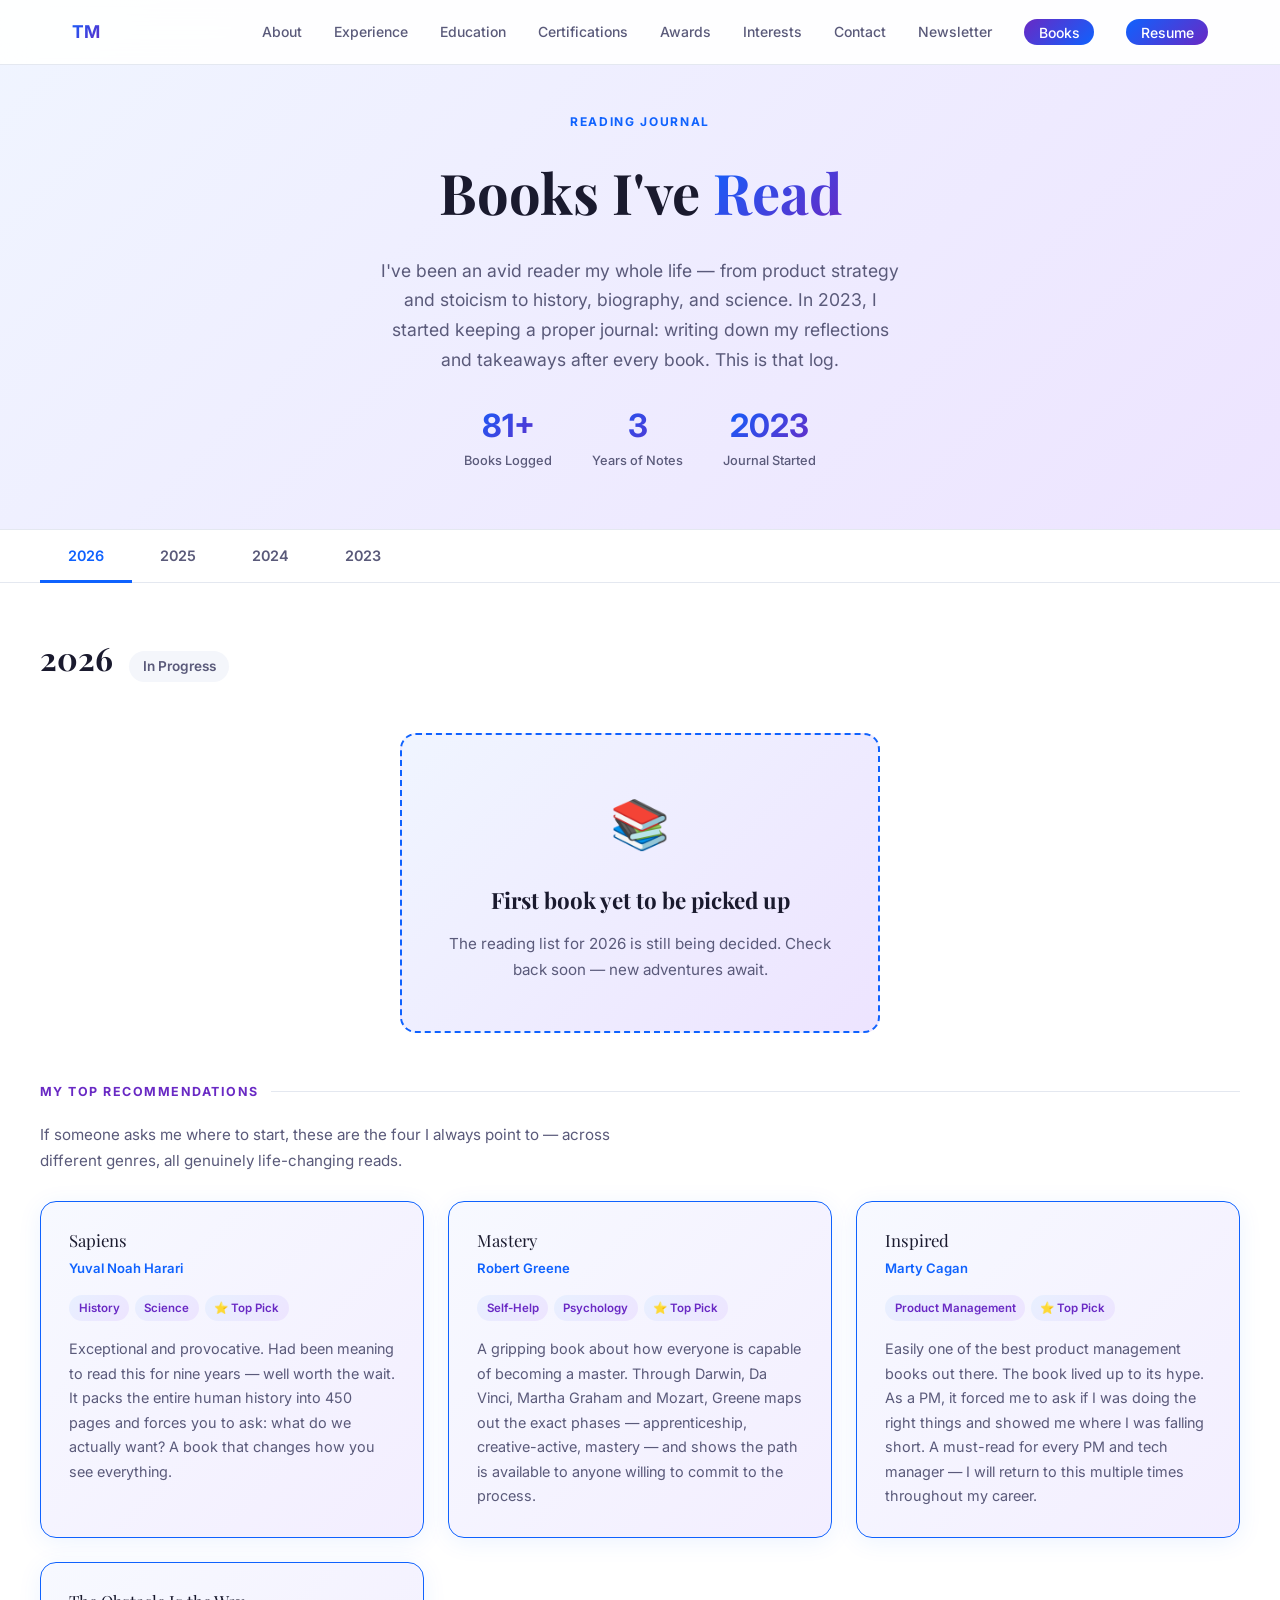
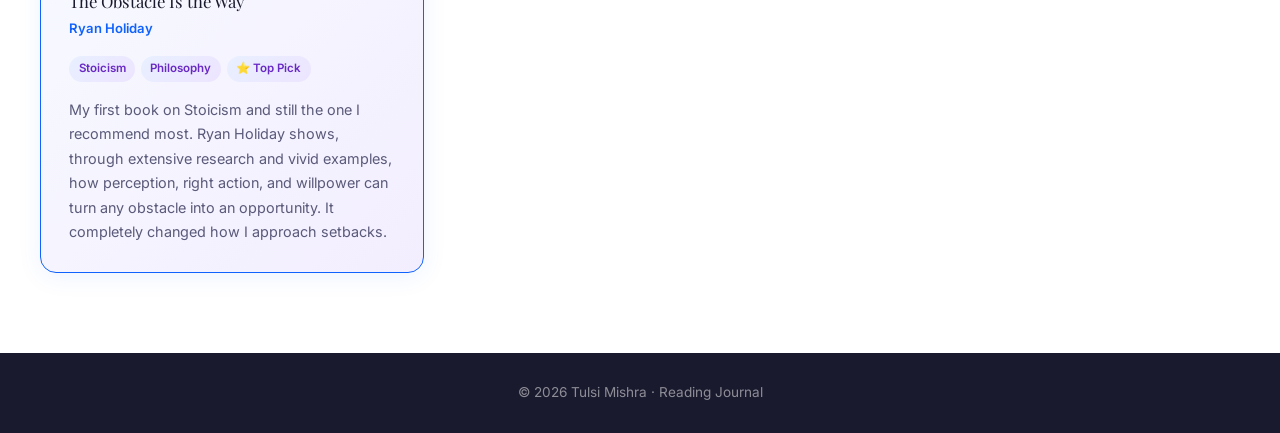
==== commit fd6dc9db: "Update books page: cool tab title + top 4 recs on 2026 tab - Title changed to "Tulsi's Reading List " ====
--- a/books.html
+++ b/books.html
@@ -3,7 +3,7 @@
 <head>
   <meta charset="UTF-8" />
   <meta name="viewport" content="width=device-width, initial-scale=1.0" />
-  <title>Reading Journal — Tulsi Mishra</title>
+  <title>Tulsi's Reading List 📚</title>
   <link rel="preconnect" href="https://fonts.googleapis.com" />
   <link rel="preconnect" href="https://fonts.gstatic.com" crossorigin />
   <link href="https://fonts.googleapis.com/css2?family=Inter:wght@300;400;500;600;700&family=Playfair+Display:wght@700&display=swap" rel="stylesheet" />
@@ -371,19 +371,19 @@
   <header class="books-hero">
     <div class="section-label">Reading Journal</div>
     <h1>Books I've <span class="accent">Read</span></h1>
-    <p class="books-hero-sub">A personal reading log with reflections and takeaways — from product strategy and stoicism to history and biography.</p>
+    <p class="books-hero-sub">I've been an avid reader my whole life — from product strategy and stoicism to history, biography, and science. In 2023, I started keeping a proper journal: writing down my reflections and takeaways after every book. This is that log.</p>
     <div class="books-stats-bar">
       <div class="books-stat">
         <span class="books-stat-num">81+</span>
-        <span class="books-stat-label">Books Read</span>
+        <span class="books-stat-label">Books Logged</span>
       </div>
       <div class="books-stat">
         <span class="books-stat-num">3</span>
-        <span class="books-stat-label">Years Tracked</span>
+        <span class="books-stat-label">Years of Notes</span>
       </div>
       <div class="books-stat">
         <span class="books-stat-num">2023</span>
-        <span class="books-stat-label">Since</span>
+        <span class="books-stat-label">Journal Started</span>
       </div>
     </div>
   </header>
@@ -405,11 +405,80 @@
         <h2 class="year-title">2026</h2>
         <span class="year-count">In Progress</span>
       </div>
+
       <div class="coming-soon-card">
         <span class="coming-soon-icon">&#128218;</span>
         <h3>First book yet to be picked up</h3>
         <p>The reading list for 2026 is still being decided. Check back soon — new adventures await.</p>
       </div>
+
+      <div style="margin-top: 3rem;">
+        <div class="month-label">My Top Recommendations</div>
+        <p style="font-size:0.95rem; color:var(--text-muted); margin-bottom:1.75rem; max-width:600px;">If someone asks me where to start, these are the four I always point to — across different genres, all genuinely life-changing reads.</p>
+        <div class="books-grid">
+
+          <div class="book-card" style="border-color: var(--primary); background: linear-gradient(135deg,#f7f9ff,#f3eeff);">
+            <div class="book-card-header">
+              <div class="book-title">Sapiens</div>
+              <div class="book-author">Yuval Noah Harari</div>
+            </div>
+            <div class="book-tags">
+              <span class="book-tag">History</span>
+              <span class="book-tag">Science</span>
+              <span class="book-tag">&#11088; Top Pick</span>
+            </div>
+            <div class="book-review">
+              <p>Exceptional and provocative. Had been meaning to read this for nine years — well worth the wait. It packs the entire human history into 450 pages and forces you to ask: what do we actually want? A book that changes how you see everything.</p>
+            </div>
+          </div>
+
+          <div class="book-card" style="border-color: var(--primary); background: linear-gradient(135deg,#f7f9ff,#f3eeff);">
+            <div class="book-card-header">
+              <div class="book-title">Mastery</div>
+              <div class="book-author">Robert Greene</div>
+            </div>
+            <div class="book-tags">
+              <span class="book-tag">Self-Help</span>
+              <span class="book-tag">Psychology</span>
+              <span class="book-tag">&#11088; Top Pick</span>
+            </div>
+            <div class="book-review">
+              <p>A gripping book about how everyone is capable of becoming a master. Through Darwin, Da Vinci, Martha Graham and Mozart, Greene maps out the exact phases — apprenticeship, creative-active, mastery — and shows the path is available to anyone willing to commit to the process.</p>
+            </div>
+          </div>
+
+          <div class="book-card" style="border-color: var(--primary); background: linear-gradient(135deg,#f7f9ff,#f3eeff);">
+            <div class="book-card-header">
+              <div class="book-title">Inspired</div>
+              <div class="book-author">Marty Cagan</div>
+            </div>
+            <div class="book-tags">
+              <span class="book-tag">Product Management</span>
+              <span class="book-tag">&#11088; Top Pick</span>
+            </div>
+            <div class="book-review">
+              <p>Easily one of the best product management books out there. The book lived up to its hype. As a PM, it forced me to ask if I was doing the right things and showed me where I was falling short. A must-read for every PM and tech manager — I will return to this multiple times throughout my career.</p>
+            </div>
+          </div>
+
+          <div class="book-card" style="border-color: var(--primary); background: linear-gradient(135deg,#f7f9ff,#f3eeff);">
+            <div class="book-card-header">
+              <div class="book-title">The Obstacle Is the Way</div>
+              <div class="book-author">Ryan Holiday</div>
+            </div>
+            <div class="book-tags">
+              <span class="book-tag">Stoicism</span>
+              <span class="book-tag">Philosophy</span>
+              <span class="book-tag">&#11088; Top Pick</span>
+            </div>
+            <div class="book-review">
+              <p>My first book on Stoicism and still the one I recommend most. Ryan Holiday shows, through extensive research and vivid examples, how perception, right action, and willpower can turn any obstacle into an opportunity. It completely changed how I approach setbacks.</p>
+            </div>
+          </div>
+
+        </div>
+      </div>
+
     </div>
   </section>
 
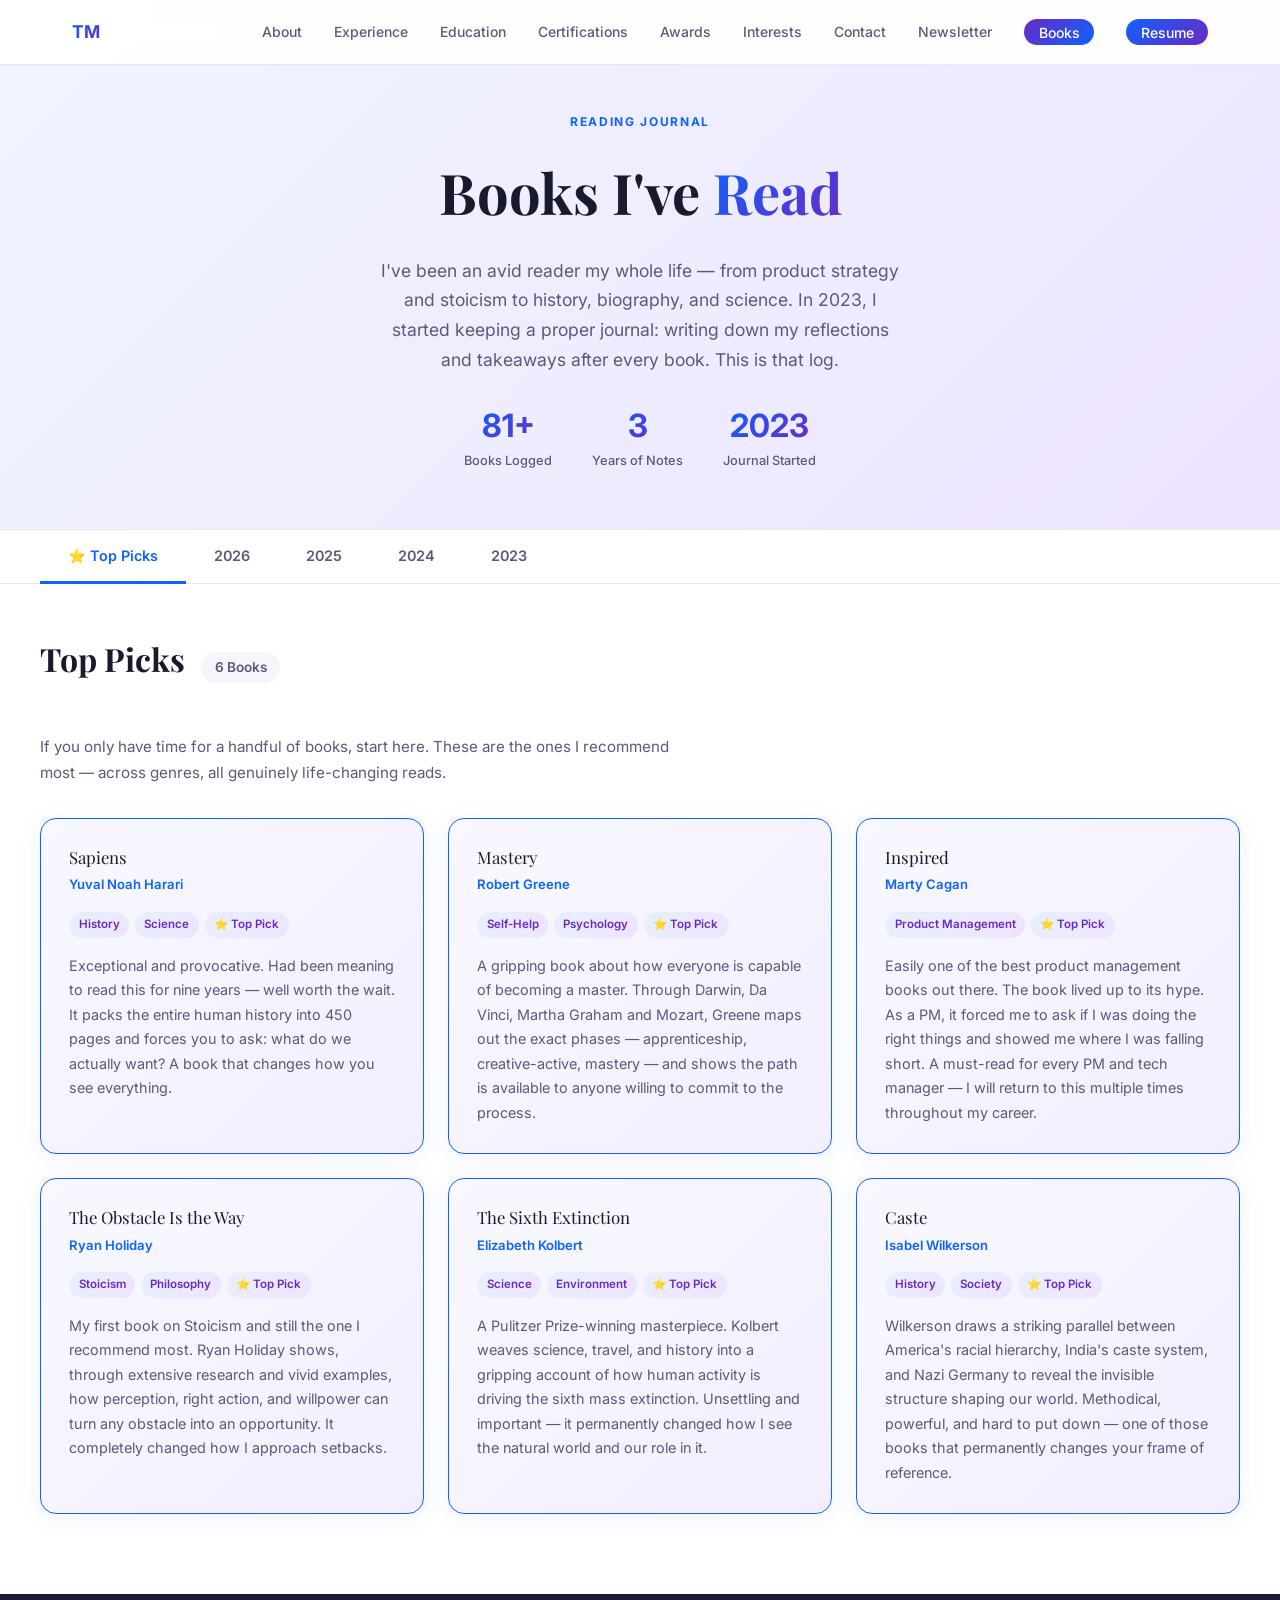
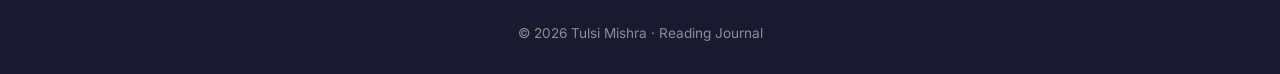
==== commit fde0203d: "books: add Top Picks tab, move 2026 to its own tab, add 2 recos - New "⭐ Top Picks" tab is now the d" ====
--- a/books.html
+++ b/books.html
@@ -391,15 +391,119 @@
   <!-- YEAR TABS -->
   <div class="year-tabs-wrap">
     <div class="year-tabs">
-      <button class="year-tab active" data-year="2026">2026</button>
+      <button class="year-tab active" data-year="recos">⭐ Top Picks</button>
+      <button class="year-tab" data-year="2026">2026</button>
       <button class="year-tab" data-year="2025">2025</button>
       <button class="year-tab" data-year="2024">2024</button>
       <button class="year-tab" data-year="2023">2023</button>
     </div>
   </div>
 
+  <!-- ===================== TOP PICKS ===================== -->
+  <section id="year-recos" class="year-section active">
+    <div class="container">
+      <div class="year-header">
+        <h2 class="year-title">Top Picks</h2>
+        <span class="year-count">6 Books</span>
+      </div>
+      <p style="font-size:0.95rem; color:var(--text-muted); margin-bottom:2rem; max-width:640px;">If you only have time for a handful of books, start here. These are the ones I recommend most — across genres, all genuinely life-changing reads.</p>
+      <div class="books-grid">
+
+        <div class="book-card" style="border-color: var(--primary); background: linear-gradient(135deg,#f7f9ff,#f3eeff);">
+          <div class="book-card-header">
+            <div class="book-title">Sapiens</div>
+            <div class="book-author">Yuval Noah Harari</div>
+          </div>
+          <div class="book-tags">
+            <span class="book-tag">History</span>
+            <span class="book-tag">Science</span>
+            <span class="book-tag">&#11088; Top Pick</span>
+          </div>
+          <div class="book-review">
+            <p>Exceptional and provocative. Had been meaning to read this for nine years — well worth the wait. It packs the entire human history into 450 pages and forces you to ask: what do we actually want? A book that changes how you see everything.</p>
+          </div>
+        </div>
+
+        <div class="book-card" style="border-color: var(--primary); background: linear-gradient(135deg,#f7f9ff,#f3eeff);">
+          <div class="book-card-header">
+            <div class="book-title">Mastery</div>
+            <div class="book-author">Robert Greene</div>
+          </div>
+          <div class="book-tags">
+            <span class="book-tag">Self-Help</span>
+            <span class="book-tag">Psychology</span>
+            <span class="book-tag">&#11088; Top Pick</span>
+          </div>
+          <div class="book-review">
+            <p>A gripping book about how everyone is capable of becoming a master. Through Darwin, Da Vinci, Martha Graham and Mozart, Greene maps out the exact phases — apprenticeship, creative-active, mastery — and shows the path is available to anyone willing to commit to the process.</p>
+          </div>
+        </div>
+
+        <div class="book-card" style="border-color: var(--primary); background: linear-gradient(135deg,#f7f9ff,#f3eeff);">
+          <div class="book-card-header">
+            <div class="book-title">Inspired</div>
+            <div class="book-author">Marty Cagan</div>
+          </div>
+          <div class="book-tags">
+            <span class="book-tag">Product Management</span>
+            <span class="book-tag">&#11088; Top Pick</span>
+          </div>
+          <div class="book-review">
+            <p>Easily one of the best product management books out there. The book lived up to its hype. As a PM, it forced me to ask if I was doing the right things and showed me where I was falling short. A must-read for every PM and tech manager — I will return to this multiple times throughout my career.</p>
+          </div>
+        </div>
+
+        <div class="book-card" style="border-color: var(--primary); background: linear-gradient(135deg,#f7f9ff,#f3eeff);">
+          <div class="book-card-header">
+            <div class="book-title">The Obstacle Is the Way</div>
+            <div class="book-author">Ryan Holiday</div>
+          </div>
+          <div class="book-tags">
+            <span class="book-tag">Stoicism</span>
+            <span class="book-tag">Philosophy</span>
+            <span class="book-tag">&#11088; Top Pick</span>
+          </div>
+          <div class="book-review">
+            <p>My first book on Stoicism and still the one I recommend most. Ryan Holiday shows, through extensive research and vivid examples, how perception, right action, and willpower can turn any obstacle into an opportunity. It completely changed how I approach setbacks.</p>
+          </div>
+        </div>
+
+        <div class="book-card" style="border-color: var(--primary); background: linear-gradient(135deg,#f7f9ff,#f3eeff);">
+          <div class="book-card-header">
+            <div class="book-title">The Sixth Extinction</div>
+            <div class="book-author">Elizabeth Kolbert</div>
+          </div>
+          <div class="book-tags">
+            <span class="book-tag">Science</span>
+            <span class="book-tag">Environment</span>
+            <span class="book-tag">&#11088; Top Pick</span>
+          </div>
+          <div class="book-review">
+            <p>A Pulitzer Prize-winning masterpiece. Kolbert weaves science, travel, and history into a gripping account of how human activity is driving the sixth mass extinction. Unsettling and important — it permanently changed how I see the natural world and our role in it.</p>
+          </div>
+        </div>
+
+        <div class="book-card" style="border-color: var(--primary); background: linear-gradient(135deg,#f7f9ff,#f3eeff);">
+          <div class="book-card-header">
+            <div class="book-title">Caste</div>
+            <div class="book-author">Isabel Wilkerson</div>
+          </div>
+          <div class="book-tags">
+            <span class="book-tag">History</span>
+            <span class="book-tag">Society</span>
+            <span class="book-tag">&#11088; Top Pick</span>
+          </div>
+          <div class="book-review">
+            <p>Wilkerson draws a striking parallel between America's racial hierarchy, India's caste system, and Nazi Germany to reveal the invisible structure shaping our world. Methodical, powerful, and hard to put down — one of those books that permanently changes your frame of reference.</p>
+          </div>
+        </div>
+
+      </div>
+    </div>
+  </section>
+
   <!-- ===================== 2026 ===================== -->
-  <section id="year-2026" class="year-section active">
+  <section id="year-2026" class="year-section">
     <div class="container">
       <div class="year-header">
         <h2 class="year-title">2026</h2>
@@ -410,73 +514,6 @@
         <span class="coming-soon-icon">&#128218;</span>
         <h3>First book yet to be picked up</h3>
         <p>The reading list for 2026 is still being decided. Check back soon — new adventures await.</p>
-      </div>
-
-      <div style="margin-top: 3rem;">
-        <div class="month-label">My Top Recommendations</div>
-        <p style="font-size:0.95rem; color:var(--text-muted); margin-bottom:1.75rem; max-width:600px;">If someone asks me where to start, these are the four I always point to — across different genres, all genuinely life-changing reads.</p>
-        <div class="books-grid">
-
-          <div class="book-card" style="border-color: var(--primary); background: linear-gradient(135deg,#f7f9ff,#f3eeff);">
-            <div class="book-card-header">
-              <div class="book-title">Sapiens</div>
-              <div class="book-author">Yuval Noah Harari</div>
-            </div>
-            <div class="book-tags">
-              <span class="book-tag">History</span>
-              <span class="book-tag">Science</span>
-              <span class="book-tag">&#11088; Top Pick</span>
-            </div>
-            <div class="book-review">
-              <p>Exceptional and provocative. Had been meaning to read this for nine years — well worth the wait. It packs the entire human history into 450 pages and forces you to ask: what do we actually want? A book that changes how you see everything.</p>
-            </div>
-          </div>
-
-          <div class="book-card" style="border-color: var(--primary); background: linear-gradient(135deg,#f7f9ff,#f3eeff);">
-            <div class="book-card-header">
-              <div class="book-title">Mastery</div>
-              <div class="book-author">Robert Greene</div>
-            </div>
-            <div class="book-tags">
-              <span class="book-tag">Self-Help</span>
-              <span class="book-tag">Psychology</span>
-              <span class="book-tag">&#11088; Top Pick</span>
-            </div>
-            <div class="book-review">
-              <p>A gripping book about how everyone is capable of becoming a master. Through Darwin, Da Vinci, Martha Graham and Mozart, Greene maps out the exact phases — apprenticeship, creative-active, mastery — and shows the path is available to anyone willing to commit to the process.</p>
-            </div>
-          </div>
-
-          <div class="book-card" style="border-color: var(--primary); background: linear-gradient(135deg,#f7f9ff,#f3eeff);">
-            <div class="book-card-header">
-              <div class="book-title">Inspired</div>
-              <div class="book-author">Marty Cagan</div>
-            </div>
-            <div class="book-tags">
-              <span class="book-tag">Product Management</span>
-              <span class="book-tag">&#11088; Top Pick</span>
-            </div>
-            <div class="book-review">
-              <p>Easily one of the best product management books out there. The book lived up to its hype. As a PM, it forced me to ask if I was doing the right things and showed me where I was falling short. A must-read for every PM and tech manager — I will return to this multiple times throughout my career.</p>
-            </div>
-          </div>
-
-          <div class="book-card" style="border-color: var(--primary); background: linear-gradient(135deg,#f7f9ff,#f3eeff);">
-            <div class="book-card-header">
-              <div class="book-title">The Obstacle Is the Way</div>
-              <div class="book-author">Ryan Holiday</div>
-            </div>
-            <div class="book-tags">
-              <span class="book-tag">Stoicism</span>
-              <span class="book-tag">Philosophy</span>
-              <span class="book-tag">&#11088; Top Pick</span>
-            </div>
-            <div class="book-review">
-              <p>My first book on Stoicism and still the one I recommend most. Ryan Holiday shows, through extensive research and vivid examples, how perception, right action, and willpower can turn any obstacle into an opportunity. It completely changed how I approach setbacks.</p>
-            </div>
-          </div>
-
-        </div>
       </div>
 
     </div>
--- a/style.css
+++ b/style.css
@@ -279,9 +279,12 @@
 
 .floating-card .fc-icon { font-size: 1.1rem; }
 
-.fc1 { top: 10%; left: -10%; animation-delay: 0s; }
-.fc2 { bottom: 15%; right: -8%; animation-delay: 1.3s; }
-.fc3 { top: 60%; left: -15%; animation-delay: 0.7s; }
+.fc1 { top: 3%;  left: -22%;  animation-delay: 0s; }    /* top-left:    PMP Certified */
+.fc4 { top: 3%;  right: -22%; animation-delay: 1.8s; }  /* top-right:   Avid Reader */
+.fc3 { top: 43%; left: -24%;  animation-delay: 0.7s; }  /* mid-left:    Product Leader */
+.fc2 { top: 43%; right: -22%; animation-delay: 1.3s; }  /* mid-right:   Cloud Expert */
+.fc5 { top: 76%; left: -20%;  animation-delay: 2.4s; }  /* bottom-left: Fitness Enthusiast */
+.fc6 { top: 76%; right: -22%; animation-delay: 3.1s; }  /* bottom-right: Dog Lover */
 
 @keyframes float {
   0%, 100% { transform: translateY(0px); }
@@ -335,41 +338,39 @@
   font-size: 1.05rem;
 }
 
-/* Photo layout replacing old stats column */
-.about-photos {
-  display: flex;
-  flex-direction: column;
-  gap: 1rem;
-  width: 320px;
+/* Stats-only sidebar in about grid */
+.about-stats-block {
+  width: 280px;
   flex-shrink: 0;
 }
 
-.about-photo-main img {
+/* Full-width 4-column photo gallery below about text */
+.about-gallery {
+  display: grid;
+  grid-template-columns: repeat(4, 1fr);
+  gap: 0.75rem;
+  margin-bottom: 2.5rem;
+}
+
+.about-gallery img {
   width: 100%;
-  height: 200px;
+  height: 140px;
   object-fit: cover;
-  border-radius: var(--radius);
-  box-shadow: var(--shadow-lg);
-}
-
-.about-photo-secondary {
-  display: flex;
-  flex-direction: column;
-  gap: 1rem;
-}
-
-.about-photo-pair {
-  display: grid;
-  grid-template-columns: 1fr 1fr;
-  gap: 0.6rem;
-}
-
-.about-photo-pair img {
-  width: 100%;
-  height: 130px;
-  object-fit: cover;
+  object-position: center 40%;
   border-radius: var(--radius);
   box-shadow: var(--shadow);
+  transition: transform 0.3s ease;
+}
+
+.about-gallery img:hover {
+  transform: scale(1.03);
+  z-index: 1;
+  position: relative;
+}
+
+/* Show faces at top of frame */
+.about-gallery img.face-top {
+  object-position: center top;
 }
 
 .about-stats-mini {
@@ -970,6 +971,41 @@
   line-height: 1.65;
 }
 
+/* Book recommendations in interest card */
+.book-reco-list {
+  display: flex;
+  flex-direction: column;
+  gap: 0.45rem;
+  margin-top: 1rem;
+  margin-bottom: 1rem;
+}
+
+.book-reco {
+  display: flex;
+  align-items: center;
+  gap: 0.5rem;
+  font-size: 0.85rem;
+  color: var(--text-muted);
+}
+
+.book-reco span strong {
+  color: var(--text);
+}
+
+.book-reco-link {
+  display: inline-block;
+  font-size: 0.82rem;
+  font-weight: 700;
+  color: var(--primary);
+  margin-top: 0.25rem;
+  transition: var(--transition);
+}
+
+.book-reco-link:hover {
+  color: var(--accent);
+  transform: translateX(3px);
+}
+
 .travel-tags {
   display: flex;
   flex-wrap: wrap;
@@ -1000,7 +1036,7 @@
 .travel-photos img,
 .gym-photos img {
   width: 100%;
-  height: 120px;
+  height: 90px;
   object-fit: cover;
   object-position: center 30%;
   display: block;
@@ -1264,9 +1300,9 @@
 @media (max-width: 1024px) {
   .cert-grid { grid-template-columns: repeat(2, 1fr); }
   .about-grid { grid-template-columns: 1fr; }
-  .about-photos { width: 100%; flex-direction: row; flex-wrap: wrap; }
-  .about-photo-main, .about-photo-secondary { flex: 1; min-width: 260px; }
+  .about-stats-block { width: 100%; }
   .about-stats-mini { grid-template-columns: repeat(4, 1fr); }
+  .about-gallery { grid-template-columns: repeat(4, 1fr); }
 }
 
 @media (max-width: 768px) {
@@ -1281,7 +1317,7 @@
   .hero-visual { width: 260px; height: 260px; }
   .avatar-ring { width: 160px; height: 160px; }
   .avatar { font-size: 2.5rem; }
-  .fc3 { display: none; }
+  .fc3, .fc4, .fc5, .fc6 { display: none; }
 
   .nav-links { display: none; }
   .nav-toggle { display: block; }
@@ -1306,6 +1342,11 @@
   .tl-header { flex-direction: column; gap: 0.5rem; }
 }
 
+@media (max-width: 768px) {
+  .about-gallery { grid-template-columns: repeat(4, 1fr); }
+  .about-gallery img { height: 110px; }
+}
+
 @media (max-width: 480px) {
   section { padding: 4rem 1.25rem; }
   .about-stats { grid-template-columns: repeat(2, 1fr); }
@@ -1313,8 +1354,9 @@
   .stoic-card { padding: 2rem 1.5rem; }
   blockquote#stoic-quote { font-size: 1.15rem; }
   .stoic-pillars { grid-template-columns: repeat(2, 1fr); }
-  .travel-photos, .gym-photos { grid-template-columns: 1fr; }
-  .about-photo-pair { grid-template-columns: 1fr; }
+  .gym-photos { grid-template-columns: 1fr; }
+  .about-gallery { grid-template-columns: repeat(2, 1fr); }
+  .about-gallery img { height: 100px; }
 }
 
 @media (max-width: 1024px) {
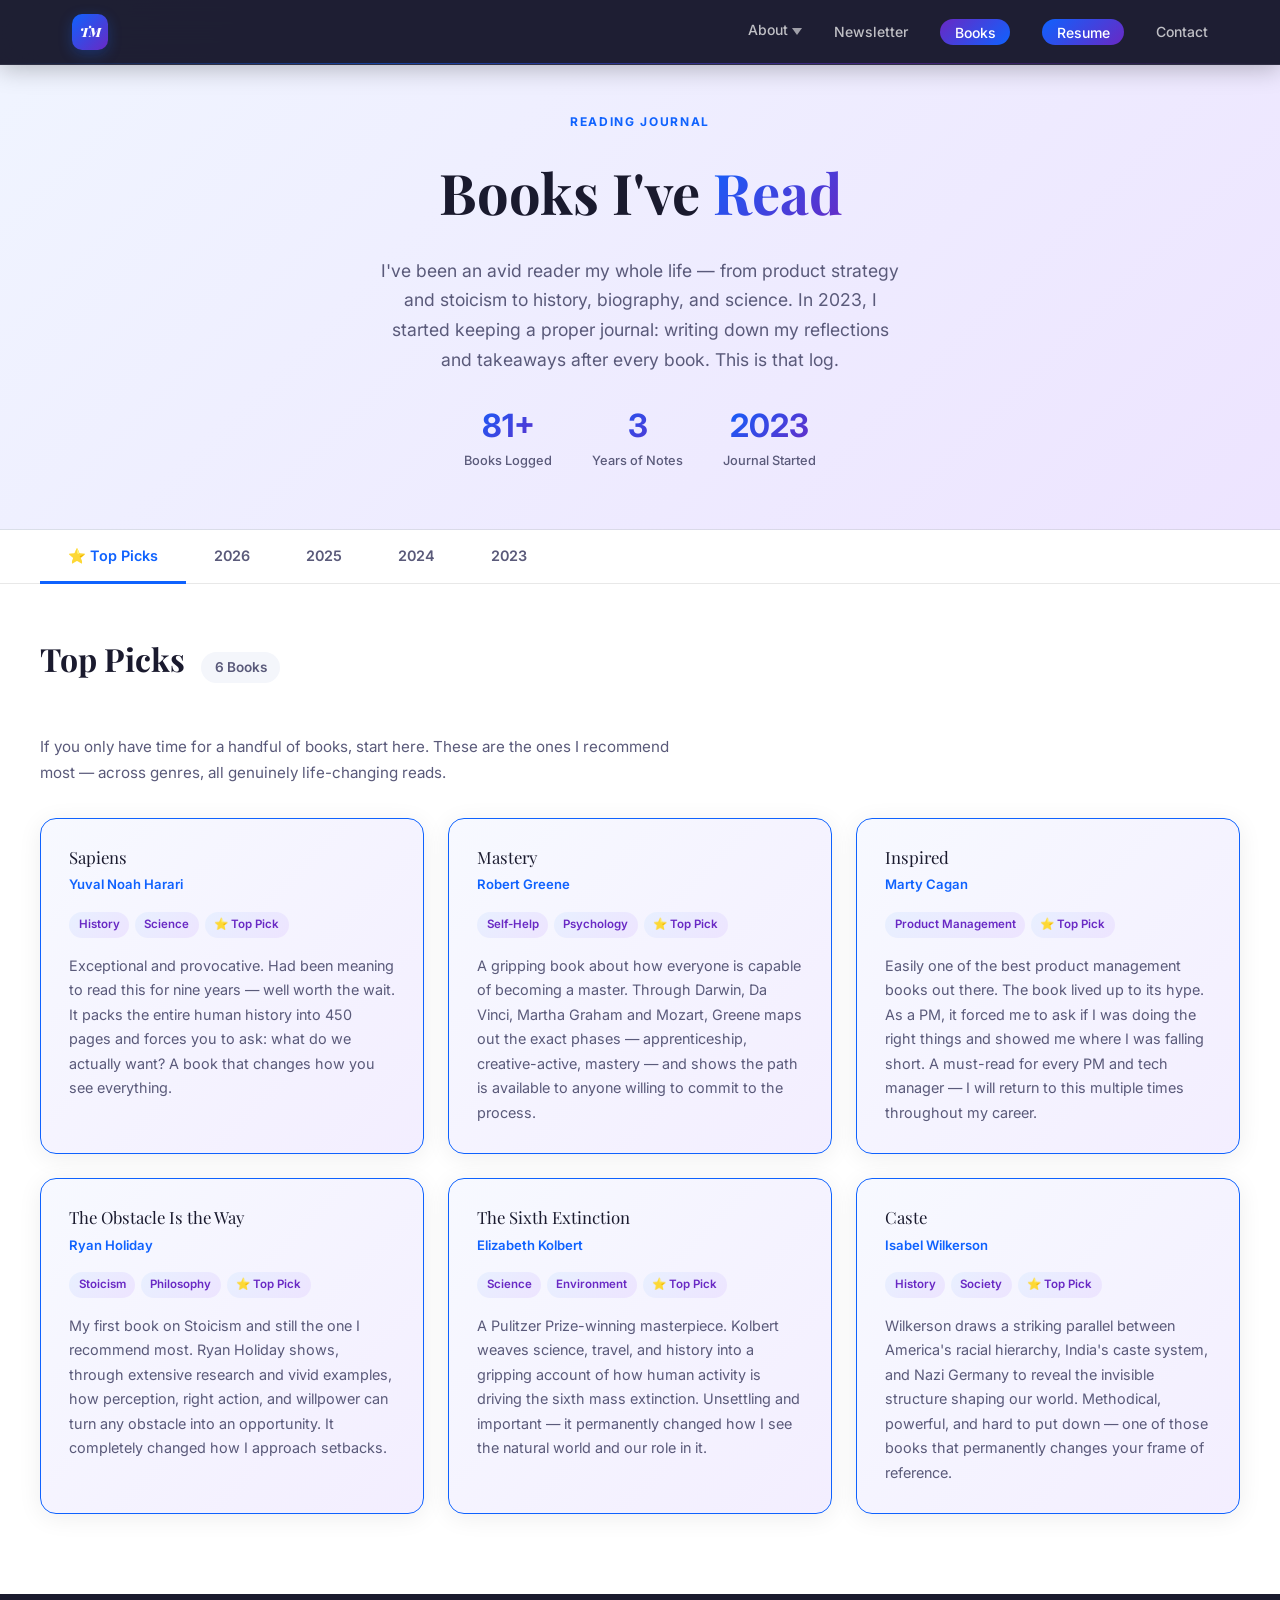
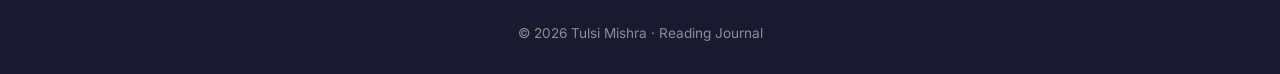
==== commit e7401230: "Add TM favicon to all pages Co-Authored-By: Claude Sonnet 4.6 <noreply@anthropic.com>" ====
--- a/books.html
+++ b/books.html
@@ -2,12 +2,13 @@
 <html lang="en">
 <head>
   <meta charset="UTF-8" />
+  <link rel="icon" type="image/svg+xml" href="data:image/svg+xml,<svg xmlns='http://www.w3.org/2000/svg' viewBox='0 0 100 100'><rect width='100' height='100' rx='18' fill='%237c6af7'/><text x='50' y='54' font-family='Inter,sans-serif' font-weight='800' font-size='42' fill='white' text-anchor='middle' dominant-baseline='middle'>TM</text></svg>" />
   <meta name="viewport" content="width=device-width, initial-scale=1.0" />
   <title>Tulsi's Reading List 📚</title>
   <link rel="preconnect" href="https://fonts.googleapis.com" />
   <link rel="preconnect" href="https://fonts.gstatic.com" crossorigin />
   <link href="https://fonts.googleapis.com/css2?family=Inter:wght@300;400;500;600;700&family=Playfair+Display:wght@700&display=swap" rel="stylesheet" />
-  <link rel="stylesheet" href="style.css" />
+  <link rel="stylesheet" href="style.css?v=2" />
   <style>
     /* ===========================
        BOOKS PAGE SPECIFIC
@@ -350,18 +351,24 @@
   <!-- NAV -->
   <nav id="navbar">
     <div class="nav-inner">
-      <a href="index.html" class="nav-logo">TM</a>
+      <a href="index.html" class="nav-logo"><span class="logo-badge">TM</span></a>
       <ul class="nav-links">
-        <li><a href="index.html#about">About</a></li>
-        <li><a href="index.html#experience">Experience</a></li>
-        <li><a href="index.html#education">Education</a></li>
-        <li><a href="index.html#certifications">Certifications</a></li>
-        <li><a href="index.html#awards">Awards</a></li>
-        <li><a href="index.html#interests">Interests</a></li>
-        <li><a href="index.html#contact">Contact</a></li>
+        <li class="nav-dropdown">
+          <a href="index.html#about">About <span class="nav-arrow"></span></a>
+          <ul class="nav-dropdown-menu">
+            <li><a href="index.html#about">About Me</a></li>
+            <li><a href="index.html#experience">Experience</a></li>
+            <li><a href="index.html#education">Education</a></li>
+            <li><a href="index.html#certifications">Certifications</a></li>
+            <li><a href="index.html#awards">Awards</a></li>
+            <li><a href="index.html#interests">Interests</a></li>
+            <li><a href="testimonials.html" target="_blank">Testimonials</a></li>
+          </ul>
+        </li>
         <li><a href="newsletter.html" target="_blank">Newsletter</a></li>
         <li><a href="books.html" class="nav-resume-btn" style="background:linear-gradient(135deg,var(--accent),var(--primary));">Books</a></li>
         <li><a href="resume.html" target="_blank" class="nav-resume-btn">Resume</a></li>
+        <li><a href="index.html#contact">Contact</a></li>
       </ul>
       <button class="nav-toggle" aria-label="Toggle menu">&#9776;</button>
     </div>
--- a/style.css
+++ b/style.css
@@ -11,9 +11,9 @@
   --text-muted: #5a5a7a;
   --bg: #ffffff;
   --bg-alt: #f4f6fb;
-  --border: #e4e8f0;
-  --shadow: 0 4px 24px rgba(15,98,254,0.08);
-  --shadow-lg: 0 12px 48px rgba(15,98,254,0.14);
+  --border: rgba(0,0,0,0.09);
+  --shadow: 0 4px 24px rgba(0,0,0,0.07);
+  --shadow-lg: 0 12px 48px rgba(0,0,0,0.12);
   --radius: 16px;
   --radius-sm: 8px;
   --font: 'Inter', system-ui, sans-serif;
@@ -40,14 +40,32 @@
   position: fixed;
   top: 0; left: 0; right: 0;
   z-index: 1000;
-  background: rgba(255,255,255,0.92);
-  backdrop-filter: blur(16px);
-  border-bottom: 1px solid var(--border);
-  transition: var(--transition);
+  background: rgba(13,13,34,0.92);
+  backdrop-filter: blur(20px);
+  -webkit-backdrop-filter: blur(20px);
+  border-bottom: 1px solid rgba(255,255,255,0.08);
+  box-shadow: 0 4px 24px rgba(0,0,0,0.25);
+  transition: var(--transition);
+}
+
+/* Gradient accent separator line — makes navbar visually distinct from dark hero */
+#navbar::after {
+  content: '';
+  position: absolute;
+  bottom: 0; left: 0; right: 0;
+  height: 1.5px;
+  background: linear-gradient(90deg,
+    transparent,
+    rgba(15,98,254,0.55) 30%,
+    rgba(105,41,196,0.50) 70%,
+    transparent
+  );
+  pointer-events: none;
 }
 
 #navbar.scrolled {
-  box-shadow: 0 2px 24px rgba(0,0,0,0.08);
+  background: rgba(13,13,34,0.98);
+  box-shadow: 0 4px 28px rgba(0,0,0,0.35);
 }
 
 .nav-inner {
@@ -61,14 +79,35 @@
 }
 
 .nav-logo {
-  font-weight: 700;
-  font-size: 1.1rem;
-  color: var(--primary);
+  margin-right: auto;
+  display: flex;
+  align-items: center;
+  transition: var(--transition);
+}
+
+.logo-badge {
+  display: inline-flex;
+  align-items: center;
+  justify-content: center;
+  width: 36px;
+  height: 36px;
+  border-radius: 10px;
   background: linear-gradient(135deg, var(--primary), var(--accent));
-  -webkit-background-clip: text;
-  -webkit-text-fill-color: transparent;
-  background-clip: text;
-  margin-right: auto;
+  color: white;
+  -webkit-text-fill-color: white;
+  font-weight: 900;
+  font-size: 0.8rem;
+  letter-spacing: -0.5px;
+  font-family: var(--font-display);
+  font-style: italic;
+  box-shadow: 0 4px 14px rgba(15,98,254,0.28);
+  flex-shrink: 0;
+  transition: var(--transition);
+}
+
+.nav-logo:hover .logo-badge {
+  transform: rotate(-5deg) scale(1.1);
+  box-shadow: 0 6px 22px rgba(105,41,196,0.45);
 }
 
 .nav-links {
@@ -80,7 +119,7 @@
 .nav-links a {
   font-size: 0.875rem;
   font-weight: 500;
-  color: var(--text-muted);
+  color: rgba(255,255,255,0.72);
   transition: var(--transition);
   position: relative;
 }
@@ -96,10 +135,108 @@
   border-radius: 1px;
 }
 
-.nav-links a:hover { color: var(--primary); }
+.nav-links a:hover { color: #ffffff; }
 .nav-links a:hover::after { transform: scaleX(1); }
 
 .nav-toggle { display: none; }
+
+/* Dropdown */
+.nav-dropdown { position: relative; }
+
+.nav-dropdown > a {
+  display: flex;
+  align-items: center;
+  gap: 0.3rem;
+}
+
+.nav-arrow {
+  display: inline-block;
+  width: 0;
+  height: 0;
+  border-left: 5px solid transparent;
+  border-right: 5px solid transparent;
+  border-top: 7px solid currentColor;
+  opacity: 0.8;
+  transition: transform 0.22s;
+  flex-shrink: 0;
+  margin-top: 3px;
+}
+
+.nav-dropdown:hover > a .nav-arrow { transform: rotate(180deg); opacity: 1; }
+
+.nav-dropdown-menu {
+  position: absolute;
+  /* Start at 100% — no gap — gap is created by padding-top so hover is unbroken */
+  top: 100%;
+  left: 50%;
+  transform: translateX(-50%) translateY(-6px);
+  background: rgba(255,255,255,0.97);
+  backdrop-filter: blur(18px);
+  -webkit-backdrop-filter: blur(18px);
+  border: 1px solid var(--border);
+  border-radius: var(--radius-sm);
+  box-shadow: 0 8px 32px rgba(0,0,0,0.10);
+  /* padding-top creates visual gap; transparent area keeps hover alive */
+  padding: 14px 0 0.45rem;
+  min-width: 192px;
+  list-style: none;
+  margin: 0;
+  opacity: 0;
+  pointer-events: none;
+  transition: opacity 0.18s, transform 0.18s;
+  z-index: 1100;
+}
+
+/* Ensure no browser-default bullets or padding on nested list items */
+.nav-dropdown-menu li {
+  list-style: none;
+  margin: 0;
+  padding: 0;
+}
+
+/* little caret pointer — sits inside the padding-top gap */
+.nav-dropdown-menu::before {
+  content: '';
+  position: absolute;
+  top: 8px;
+  left: 50%;
+  transform: translateX(-50%);
+  border-left: 6px solid transparent;
+  border-right: 6px solid transparent;
+  border-bottom: 6px solid var(--border);
+}
+.nav-dropdown-menu::after {
+  content: '';
+  position: absolute;
+  top: 9px;
+  left: 50%;
+  transform: translateX(-50%);
+  border-left: 6px solid transparent;
+  border-right: 6px solid transparent;
+  border-bottom: 6px solid rgba(255,255,255,0.97);
+}
+
+.nav-dropdown:hover .nav-dropdown-menu {
+  opacity: 1;
+  pointer-events: auto;
+  transform: translateX(-50%) translateY(0);
+}
+
+.nav-dropdown-menu li a {
+  display: block;
+  padding: 0.45rem 1.2rem;
+  font-size: 0.84rem;
+  color: var(--text-muted);
+  white-space: nowrap;
+}
+
+.nav-dropdown-menu li a:hover {
+  color: var(--primary);
+  background: rgba(15,98,254,0.05);
+}
+
+/* suppress the underline animation on dropdown items */
+.nav-dropdown-menu li a::after { display: none !important; }
 
 /* ===========================
    HERO
@@ -220,19 +357,20 @@
   width: 220px;
   height: 220px;
   border-radius: 50%;
-  background: linear-gradient(135deg, var(--primary), var(--accent));
+  background: conic-gradient(from 210deg, #0f62fe 0deg, #6929c4 100deg, #c026d3 180deg, #f97316 250deg, #eab308 300deg, #0f62fe 360deg);
   padding: 4px;
   position: absolute;
   top: 50%;
   left: 50%;
   transform: translate(-50%, -50%);
-  box-shadow: 0 20px 60px rgba(15,98,254,0.25);
-  animation: pulse-ring 3s ease-in-out infinite;
+  box-shadow: 0 20px 60px rgba(15,98,254,0.3);
+  animation: pulse-ring 4s ease-in-out infinite;
 }
 
 @keyframes pulse-ring {
-  0%, 100% { box-shadow: 0 20px 60px rgba(15,98,254,0.25); }
-  50% { box-shadow: 0 20px 80px rgba(105,41,196,0.4); }
+  0%,  100% { box-shadow: 0 20px 60px rgba(15,98,254,0.3); }
+  33%       { box-shadow: 0 20px 80px rgba(192,38,211,0.45); }
+  66%       { box-shadow: 0 20px 80px rgba(249,115,22,0.38); }
 }
 
 .avatar {
@@ -263,28 +401,35 @@
 
 .floating-card {
   position: absolute;
-  background: white;
-  border: 1px solid var(--border);
-  border-radius: var(--radius-sm);
-  padding: 0.6rem 1rem;
-  font-size: 0.8rem;
-  font-weight: 600;
+  /* Cloud-like: bright frosted glass pill */
+  background: rgba(255,255,255,0.92);
+  backdrop-filter: blur(16px);
+  -webkit-backdrop-filter: blur(16px);
+  border: 1px solid rgba(255,255,255,0.80);
+  border-radius: 999px;
+  padding: 0.5rem 1rem;
+  font-size: 0.76rem;
+  font-weight: 700;
   display: flex;
   align-items: center;
-  gap: 0.5rem;
-  box-shadow: var(--shadow);
+  gap: 0.4rem;
+  box-shadow: 0 8px 32px rgba(0,0,0,0.22), 0 2px 8px rgba(0,0,0,0.10), 0 0 0 1px rgba(255,255,255,0.5);
   animation: float 4s ease-in-out infinite;
   white-space: nowrap;
-}
-
-.floating-card .fc-icon { font-size: 1.1rem; }
-
-.fc1 { top: 3%;  left: -22%;  animation-delay: 0s; }    /* top-left:    PMP Certified */
-.fc4 { top: 3%;  right: -22%; animation-delay: 1.8s; }  /* top-right:   Avid Reader */
-.fc3 { top: 43%; left: -24%;  animation-delay: 0.7s; }  /* mid-left:    Product Leader */
-.fc2 { top: 43%; right: -22%; animation-delay: 1.3s; }  /* mid-right:   Cloud Expert */
-.fc5 { top: 76%; left: -20%;  animation-delay: 2.4s; }  /* bottom-left: Fitness Enthusiast */
-.fc6 { top: 76%; right: -22%; animation-delay: 3.1s; }  /* bottom-right: Dog Lover */
+  color: var(--text);
+}
+
+.floating-card .fc-icon { font-size: 1rem; }
+
+/* Clock positions on ring (220px r=110, center 180,180 of 360px container)
+   Spread vertically: 11/1 o'clock (top), 9/3 o'clock (mid), 7/5 o'clock (bottom)
+   ~26% vertical gap between each row = ~60px breathing room between cards */
+.fc1 { top: 18%;  left: -2%;   animation-delay: 0s; }    /* 11 o'clock:  Lifelong Learner */
+.fc4 { top: 18%;  right: -3%;  animation-delay: 1.8s; }  /* 1 o'clock:   Avid Reader */
+.fc3 { top: 44%;  left: -17%;  animation-delay: 0.7s; }  /* 9 o'clock:   Product Leader */
+.fc2 { top: 44%;  right: -14%; animation-delay: 1.3s; }  /* 3 o'clock:   Cloud Expert */
+.fc5 { top: 70%;  left: -9%;   animation-delay: 2.4s; }  /* 7 o'clock:   Fitness Enthusiast */
+.fc6 { top: 70%;  right: -2%;  animation-delay: 3.1s; }  /* 5 o'clock:   Dog Lover */
 
 @keyframes float {
   0%, 100% { transform: translateY(0px); }
@@ -567,10 +712,6 @@
   box-shadow: var(--shadow-lg);
 }
 
-.edu-card.featured {
-  border-color: var(--primary);
-  background: linear-gradient(135deg, #f7f9ff, #f3eeff);
-}
 
 .edu-icon {
   font-size: 2rem;
@@ -710,10 +851,6 @@
   box-shadow: var(--shadow-lg);
 }
 
-.award-card.highlight {
-  background: linear-gradient(135deg, #f7f9ff, #f3eeff);
-  border-color: var(--primary);
-}
 
 .award-icon { font-size: 1.75rem; flex-shrink: 0; }
 
@@ -947,10 +1084,6 @@
   box-shadow: var(--shadow-lg);
 }
 
-.interest-card.highlight-card {
-  background: linear-gradient(135deg, #f0f5ff, #ede4ff);
-  border-color: var(--primary);
-}
 
 .interest-icon {
   font-size: 2.5rem;
@@ -1010,7 +1143,17 @@
   display: flex;
   flex-wrap: wrap;
   gap: 0.4rem;
-  margin-top: 1rem;
+  margin-top: 0.4rem;
+}
+
+.travel-group-hdr {
+  font-size: 0.7rem;
+  font-weight: 700;
+  letter-spacing: 0.09em;
+  text-transform: uppercase;
+  color: var(--text-muted);
+  margin-top: 0.9rem;
+  margin-bottom: 0;
 }
 
 .travel-tags span {
@@ -1292,6 +1435,68 @@
 .fade-in.visible {
   opacity: 1;
   transform: translateY(0);
+}
+
+/* ===========================
+   HERO — DARK BACKGROUND
+   =========================== */
+#hero {
+  background: linear-gradient(160deg, #0d0d22 0%, #18083a 100%);
+}
+
+/* Hero text on dark bg */
+#hero h1                { color: #ffffff; }
+#hero .hero-sub         { color: rgba(255,255,255,0.76); }
+#hero .hero-meta        { color: rgba(255,255,255,0.60); }
+#hero .hero-badge {
+  background: rgba(255,255,255,0.10);
+  color: rgba(255,255,255,0.88);
+  border: 1px solid rgba(255,255,255,0.18);
+}
+#hero .btn-outline {
+  background: rgba(255,255,255,0.08);
+  border-color: rgba(255,255,255,0.3);
+  color: white;
+}
+#hero .btn-outline:hover {
+  background: rgba(255,255,255,0.16);
+  border-color: white;
+  color: white;
+}
+
+/* ===========================
+   SECTION COLOR PALETTE
+   =========================== */
+#about        { background: linear-gradient(160deg, #fafcff  0%, #f3eeff  100%); }
+#experience   { background: linear-gradient(160deg, #eef5ff  0%, #dce9ff  100%); }
+#education    { background: linear-gradient(160deg, #f0fdf5  0%, #e3f9ec  100%); }
+#certifications { background: linear-gradient(160deg, #f5f0ff 0%, #ede4ff 100%); }
+#awards       { background: linear-gradient(160deg, #fffbf0  0%, #fff3d4  100%); }
+#volunteer    { background: linear-gradient(160deg, #f0f9ff  0%, #dff0fe  100%); }
+#interests    { background: linear-gradient(160deg, #fff0f7  0%, #ffddf0  100%); }
+#stoic        { background: linear-gradient(160deg, #0d0d22  0%, #18083a  100%); }
+#ama          { background: linear-gradient(160deg, #fffef5  0%, #fff8e0  100%); }
+#contact      { background: linear-gradient(160deg, #eef4ff  0%, #ddeaff  100%); }
+
+/* Stoic dark section — override text colours */
+#stoic .section-title  { color: #ffffff; }
+#stoic .section-label  { color: #a78bfa; }
+#stoic .stoic-intro    { color: rgba(255,255,255,0.72); }
+
+/* ===========================
+   WAVE SECTION DIVIDERS
+   =========================== */
+.wave-sep {
+  display: block;
+  overflow: hidden;
+  line-height: 0;
+  margin: 0;
+  padding: 0;
+}
+.wave-sep svg {
+  display: block;
+  width: 100%;
+  height: 72px;
 }
 
 /* ===========================
@@ -1340,6 +1545,32 @@
   .two-col { grid-template-columns: 1fr; gap: 3rem; }
   .about-stats { grid-template-columns: repeat(2, 1fr); }
   .tl-header { flex-direction: column; gap: 0.5rem; }
+
+  /* Mobile dropdown — always visible, stacked inline */
+  .nav-dropdown-menu {
+    position: static;
+    list-style: none;
+    opacity: 1;
+    pointer-events: auto;
+    transform: none;
+    box-shadow: none;
+    border: none;
+    border-left: 2px solid var(--border);
+    border-radius: 0;
+    background: transparent;
+    padding: 0.25rem 0 0.25rem 1rem;
+    min-width: unset;
+    margin-top: 0.25rem;
+  }
+  .nav-dropdown-menu li { list-style: none; }
+  .nav-dropdown-menu::before,
+  .nav-dropdown-menu::after { display: none; }
+  .nav-dropdown-menu li a {
+    padding: 0.35rem 0;
+    font-size: 0.84rem;
+    background: transparent !important;
+  }
+  .nav-arrow { display: none; }
 }
 
 @media (max-width: 768px) {
